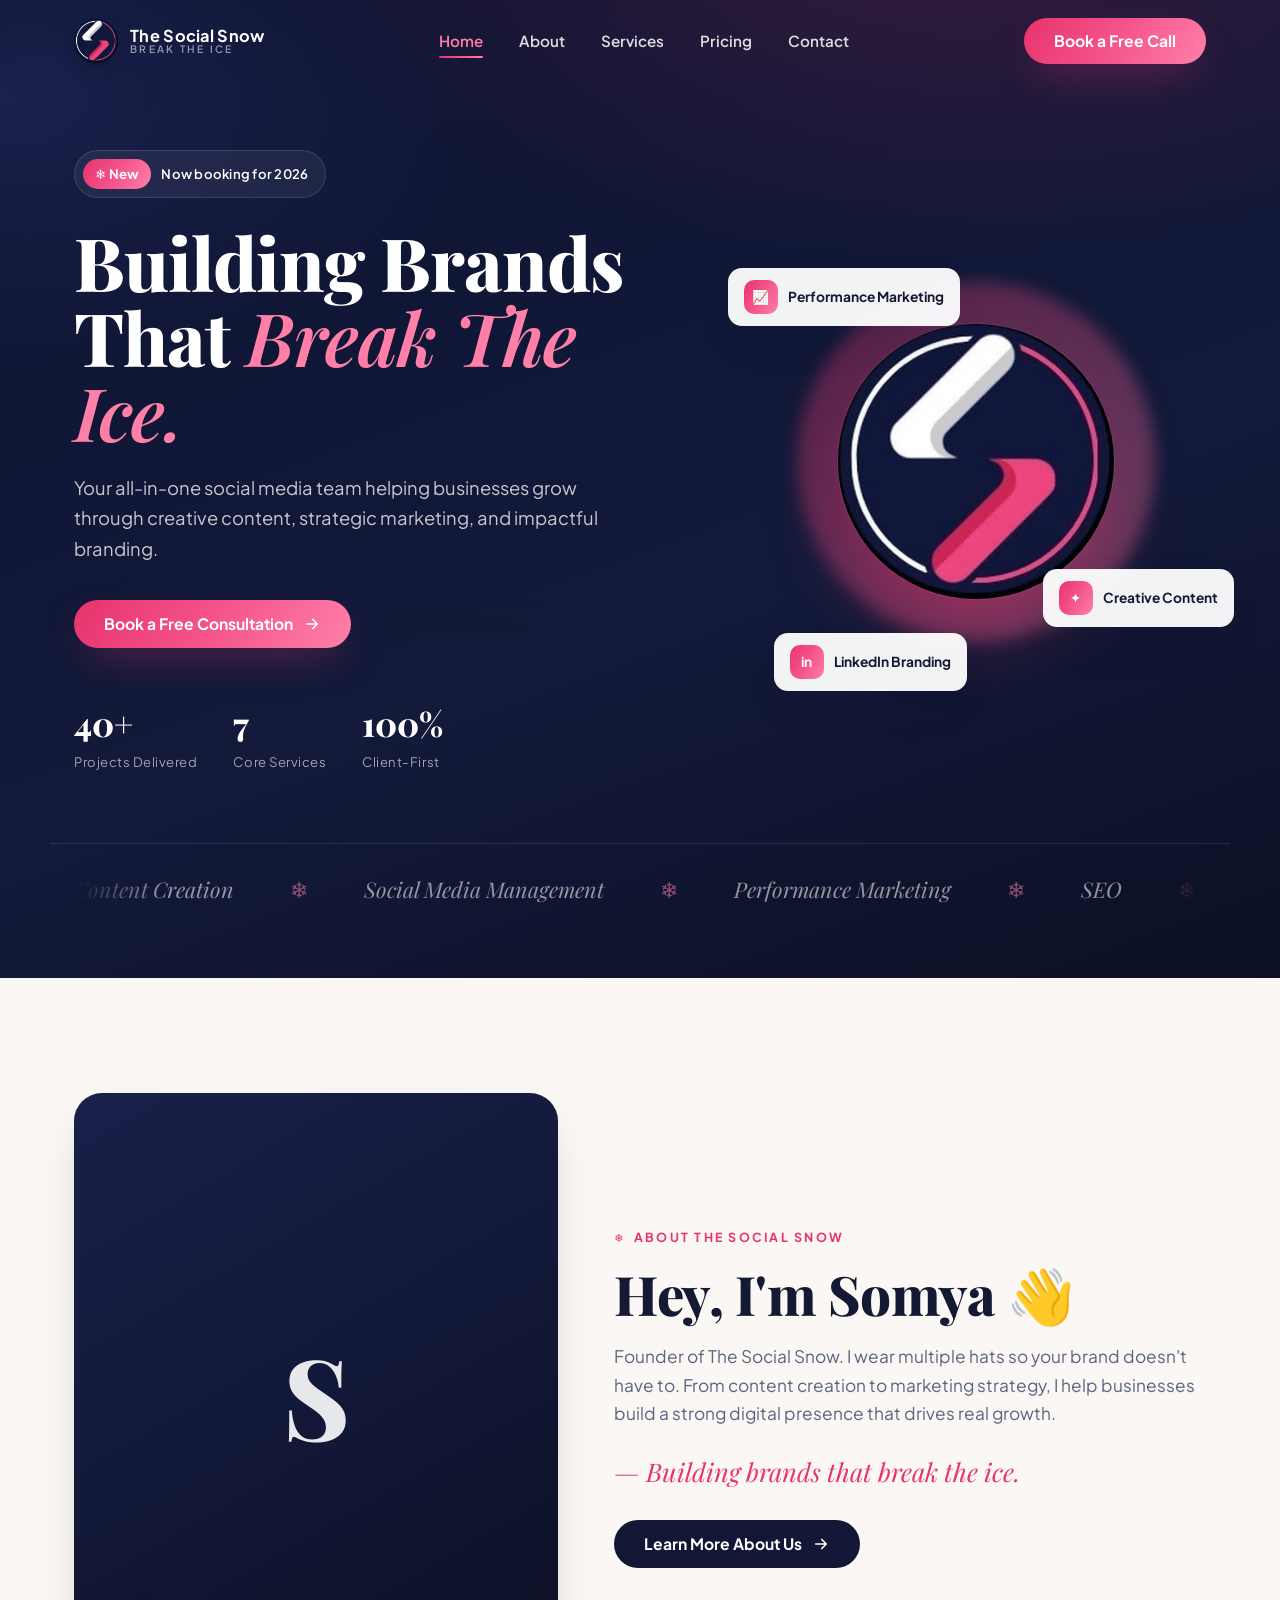
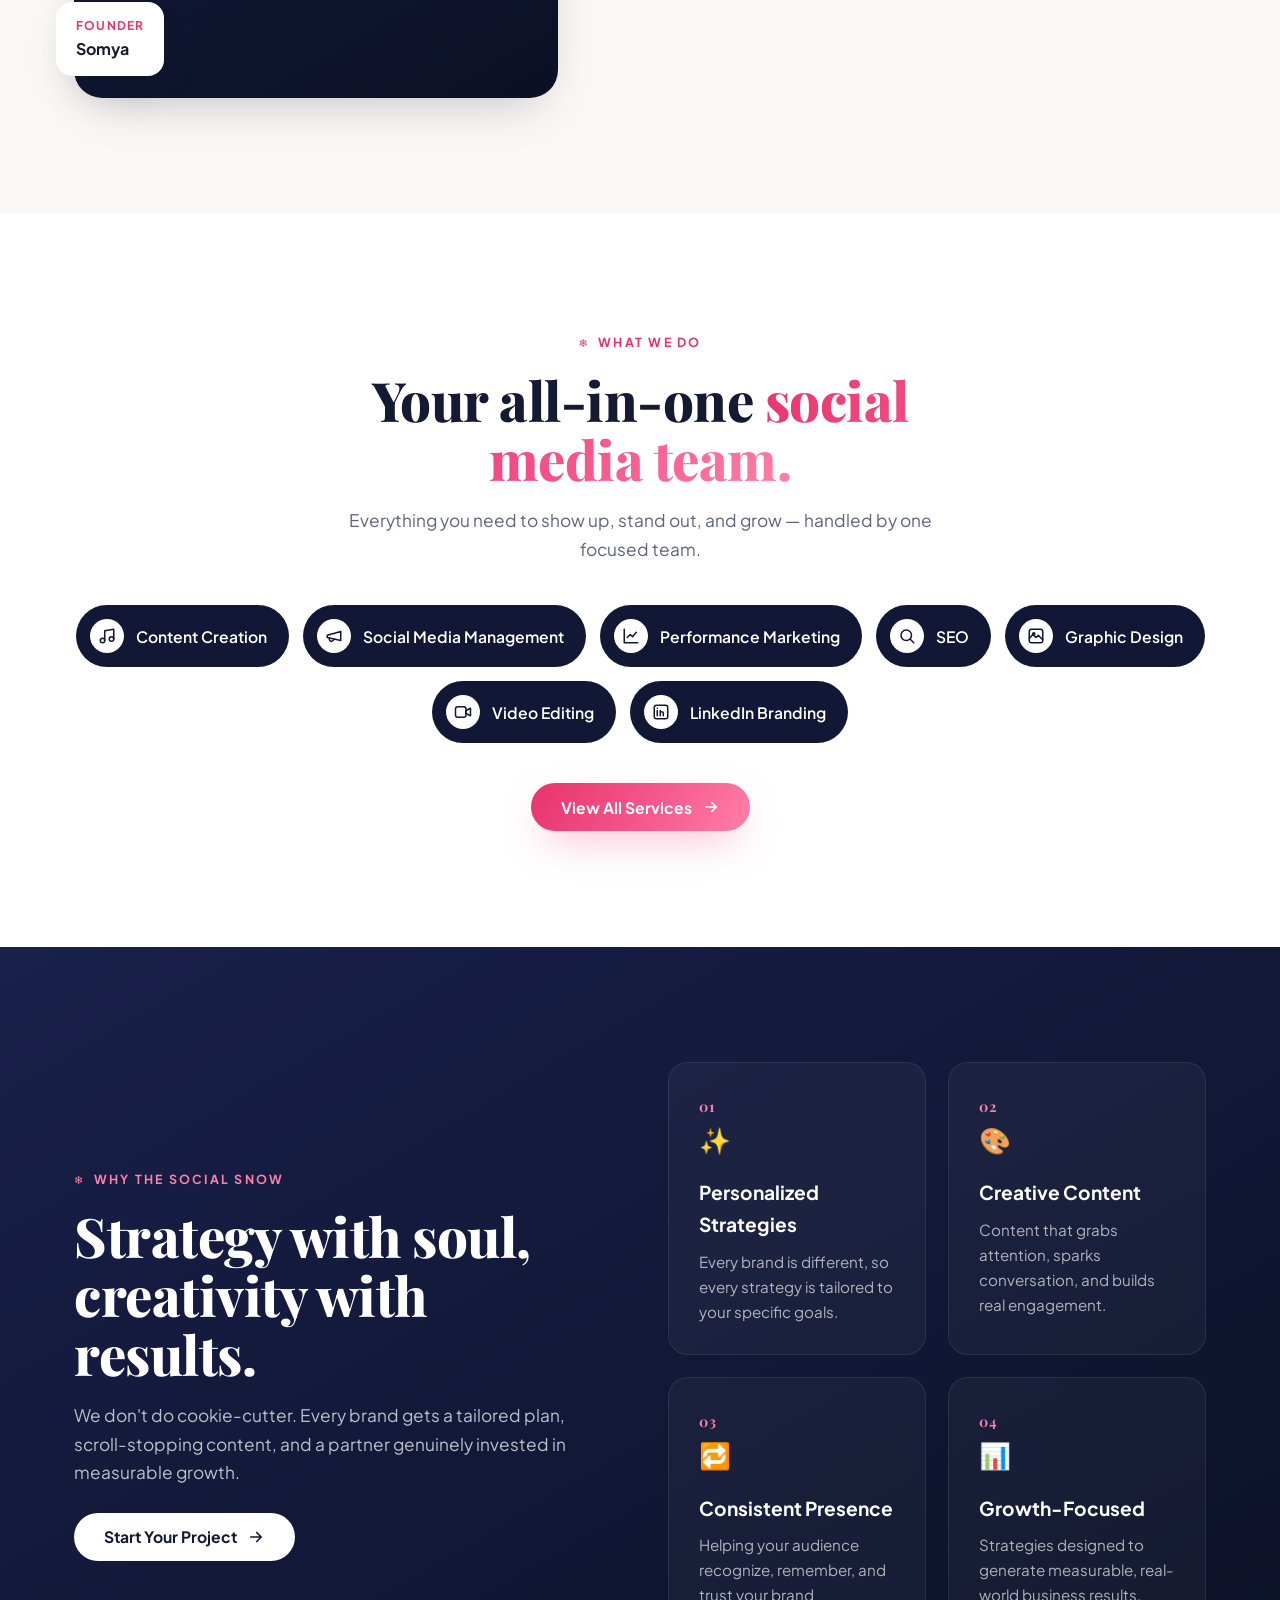
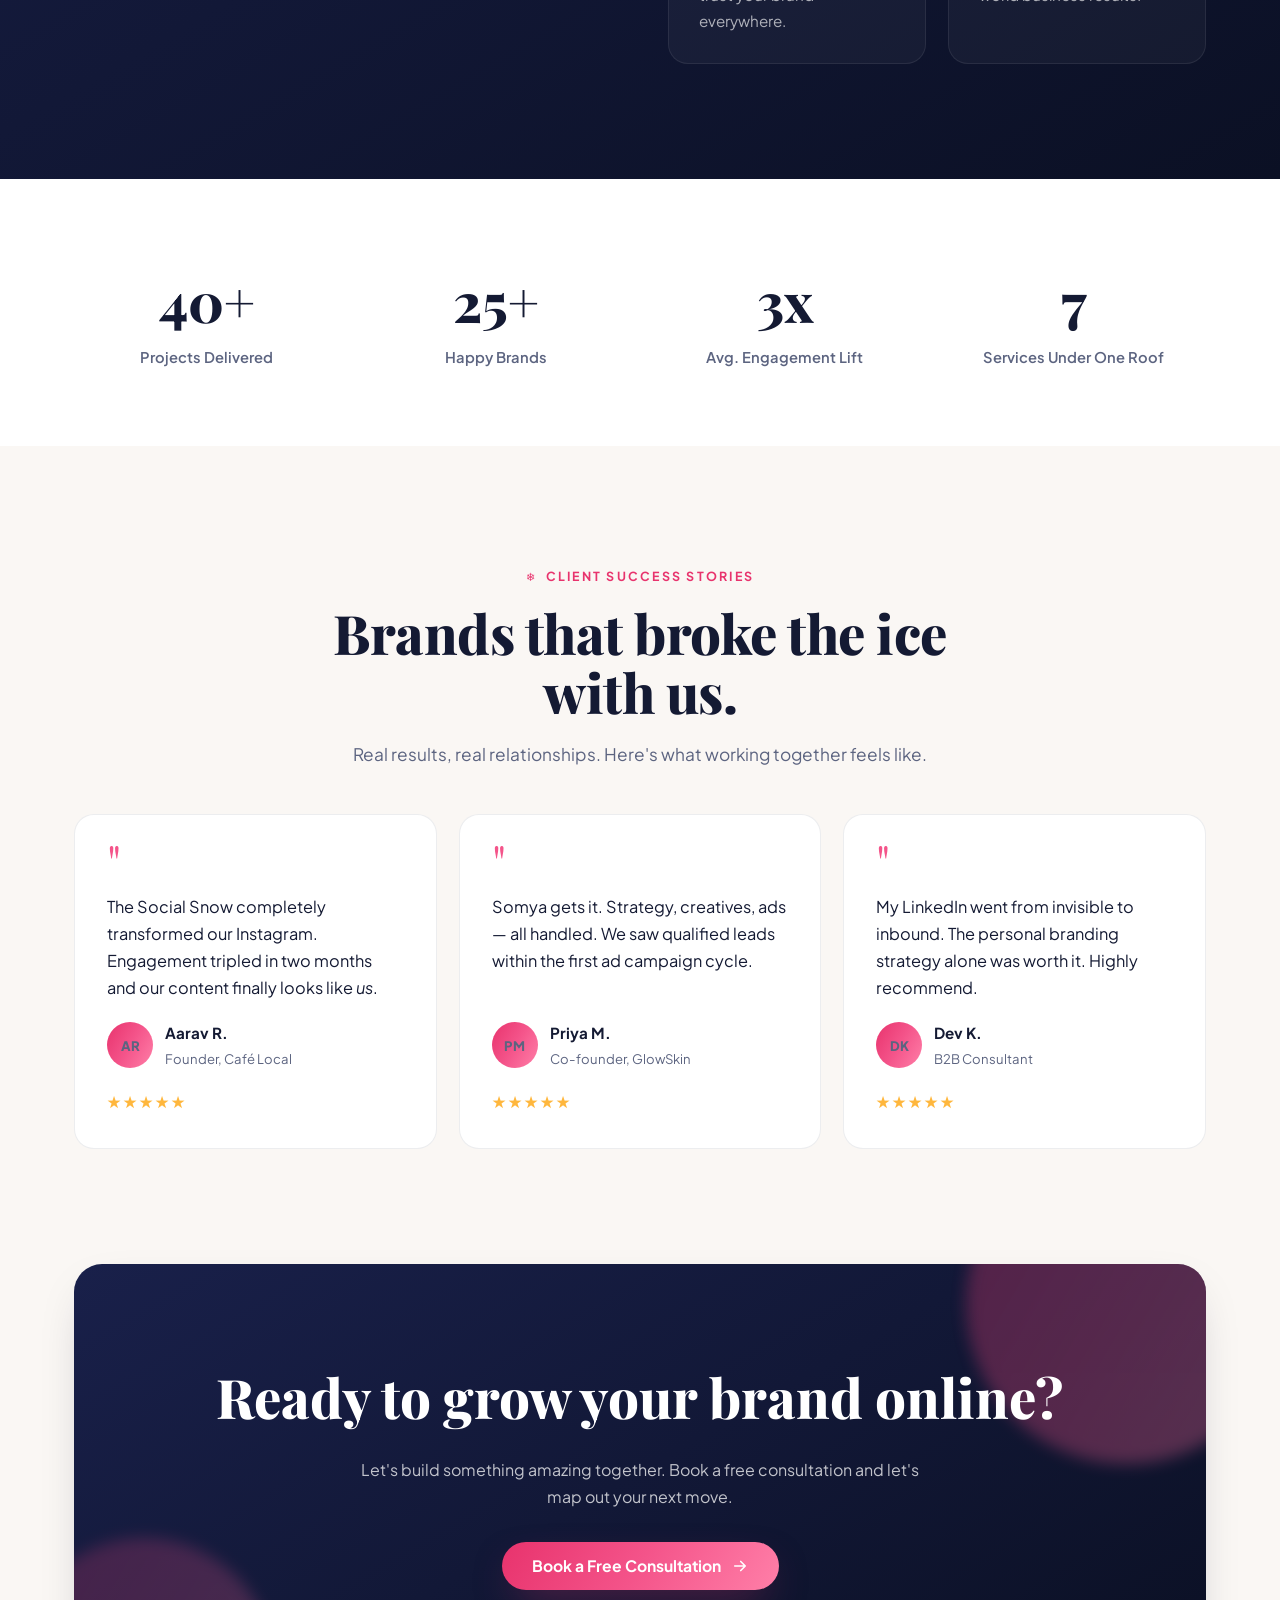
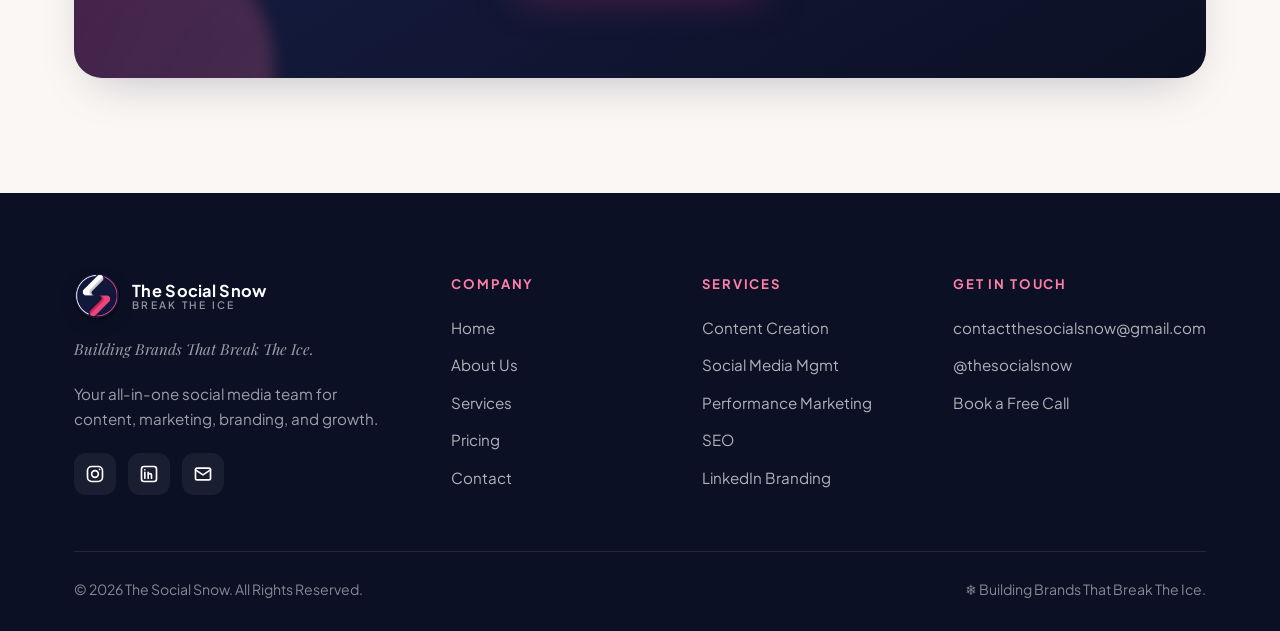
==== index.html @ f4bd72ce "Add initial HTML structure and CSS for The Social Snow website" ====
<!DOCTYPE html>
<html lang="en">
<head>
  <meta charset="UTF-8" />
  <meta name="viewport" content="width=device-width, initial-scale=1.0" />
  <title>The Social Snow — Building Brands That Break The Ice</title>
  <meta name="description" content="The Social Snow is your all-in-one social media team helping businesses grow through creative content, strategic marketing, and impactful branding. Book a free consultation today." />
  <link rel="icon" href="assets/images/logo.jpg" />
  <link rel="preconnect" href="https://fonts.googleapis.com" />
  <link rel="preconnect" href="https://fonts.gstatic.com" crossorigin />
  <link href="https://fonts.googleapis.com/css2?family=Playfair+Display:ital,wght@0,500;0,700;0,800;0,900;1,500;1,600&family=Plus+Jakarta+Sans:wght@400;500;600;700;800&display=swap" rel="stylesheet" />
  <link rel="stylesheet" href="assets/css/style.css" />
</head>
<body>
  <div class="scroll-progress"></div>

  <!-- ===== NAV ===== -->
  <header class="nav">
    <div class="container nav__inner">
      <a href="index.html" class="brand">
        <img src="assets/images/logo.jpg" alt="The Social Snow logo" />
        <span class="brand__name"><b>The Social Snow</b><span>Break The Ice</span></span>
      </a>
      <nav class="nav-links" id="navLinks">
        <a href="index.html" class="active">Home</a>
        <a href="about.html">About</a>
        <a href="services.html">Services</a>
        <a href="plans.html">Pricing</a>
        <a href="contact.html">Contact</a>
        <a href="contact.html" class="btn btn-primary">Book a Call</a>
      </nav>
      <div class="nav__cta">
        <a href="contact.html" class="btn btn-primary">Book a Free Call</a>
        <button class="nav-toggle" id="navToggle" aria-label="Menu"><span></span></button>
      </div>
    </div>
  </header>

  <!-- ===== HERO ===== -->
  <section class="hero">
    <div class="container hero__grid">
      <div class="hero__copy">
        <span class="hero__badge reveal in"><b>❄ New</b> Now booking for 2026</span>
        <h1 class="reveal in" data-delay="1">Building Brands That <em>Break The Ice.</em></h1>
        <p class="hero__sub reveal in" data-delay="2">
          Your all-in-one social media team helping businesses grow through creative content,
          strategic marketing, and impactful branding.
        </p>
        <div class="hero__cta reveal in" data-delay="3">
          <a href="contact.html" class="btn btn-primary">
            Book a Free Consultation
            <svg viewBox="0 0 24 24" fill="none" stroke="currentColor" stroke-width="2.2"><path d="M5 12h14M13 6l6 6-6 6" stroke-linecap="round" stroke-linejoin="round"/></svg>
          </a>
          <a href="services.html" class="btn btn-ghost">Explore Services</a>
        </div>
        <div class="hero__stats reveal in" data-delay="4">
          <div><div class="num"><span data-count="40" data-suffix="+">40+</span></div><div class="lbl">Projects Delivered</div></div>
          <div><div class="num"><span data-count="7" data-suffix="">7</span></div><div class="lbl">Core Services</div></div>
          <div><div class="num"><span data-count="100" data-suffix="%">100%</span></div><div class="lbl">Client-First</div></div>
        </div>
      </div>

      <div class="hero__visual reveal in" data-delay="2">
        <div class="orb"></div>
        <img class="hero-logo" src="assets/images/logo.jpg" alt="The Social Snow" />
        <div class="float-card fc-1"><i>📈</i> Performance Marketing</div>
        <div class="float-card fc-2"><i>✦</i> Creative Content</div>
        <div class="float-card fc-3"><i>in</i> LinkedIn Branding</div>
      </div>
    </div>

    <div class="container hero__marquee">
      <div class="marquee">
        <div class="marquee__track">
          <span>Content Creation</span><span>Social Media Management</span><span>Performance Marketing</span>
          <span>SEO</span><span>Graphic Design</span><span>Video Editing</span><span>LinkedIn Branding</span>
          <span>Content Creation</span><span>Social Media Management</span><span>Performance Marketing</span>
          <span>SEO</span><span>Graphic Design</span><span>Video Editing</span><span>LinkedIn Branding</span>
        </div>
      </div>
    </div>
  </section>

  <!-- ===== ABOUT PREVIEW ===== -->
  <section class="section bg-cream">
    <div class="container founder">
      <div class="founder__photo reveal">
        <div class="deco"></div>
        <div class="frame">
          <span class="initials">S</span>
        </div>
        <div class="tag"><span>Founder</span>Somya</div>
      </div>
      <div class="reveal" data-delay="1">
        <span class="eyebrow">About The Social Snow</span>
        <h2 class="section-title">Hey, I'm Somya <span class="wave">👋</span></h2>
        <p class="section-lead">
          Founder of The Social Snow. I wear multiple hats so your brand doesn't have to.
          From content creation to marketing strategy, I help businesses build a strong digital
          presence that drives real growth.
        </p>
        <p class="signature">— Building brands that break the ice.</p>
        <div style="margin-top:28px">
          <a href="about.html" class="btn btn-dark">
            Learn More About Us
            <svg viewBox="0 0 24 24" fill="none" stroke="currentColor" stroke-width="2.2"><path d="M5 12h14M13 6l6 6-6 6" stroke-linecap="round" stroke-linejoin="round"/></svg>
          </a>
        </div>
      </div>
    </div>
  </section>

  <!-- ===== SERVICES OVERVIEW ===== -->
  <section class="section bg-white">
    <div class="container">
      <div class="text-center reveal" style="max-width:680px;margin-inline:auto">
        <span class="eyebrow">What We Do</span>
        <h2 class="section-title">Your all-in-one <span class="text-grad">social media team.</span></h2>
        <p class="section-lead mx-auto text-center">
          Everything you need to show up, stand out, and grow — handled by one focused team.
        </p>
      </div>
      <div class="chips reveal" data-delay="1" style="justify-content:center;margin-top:42px">
        <span class="chip"><i><svg viewBox="0 0 24 24" fill="none" stroke="currentColor" stroke-width="2"><path d="M9 18V5l12-2v13" stroke-linecap="round" stroke-linejoin="round"/><circle cx="6" cy="18" r="3"/><circle cx="18" cy="16" r="3"/></svg></i>Content Creation</span>
        <span class="chip"><i><svg viewBox="0 0 24 24" fill="none" stroke="currentColor" stroke-width="2"><path d="M3 11l18-5v12L3 14v-3zM11.6 16.8a3 3 0 1 1-5.8-1.6" stroke-linecap="round" stroke-linejoin="round"/></svg></i>Social Media Management</span>
        <span class="chip"><i><svg viewBox="0 0 24 24" fill="none" stroke="currentColor" stroke-width="2"><path d="M3 3v18h18M7 14l4-4 3 3 5-6" stroke-linecap="round" stroke-linejoin="round"/></svg></i>Performance Marketing</span>
        <span class="chip"><i><svg viewBox="0 0 24 24" fill="none" stroke="currentColor" stroke-width="2"><circle cx="11" cy="11" r="7"/><path d="M21 21l-4.3-4.3" stroke-linecap="round"/></svg></i>SEO</span>
        <span class="chip"><i><svg viewBox="0 0 24 24" fill="none" stroke="currentColor" stroke-width="2"><rect x="3" y="3" width="18" height="18" rx="3"/><path d="M3 15l5-5 4 4 3-3 6 6" stroke-linecap="round" stroke-linejoin="round"/><circle cx="9" cy="9" r="1.5"/></svg></i>Graphic Design</span>
        <span class="chip"><i><svg viewBox="0 0 24 24" fill="none" stroke="currentColor" stroke-width="2"><rect x="2" y="5" width="14" height="14" rx="3"/><path d="M16 10l6-3v10l-6-3z" stroke-linejoin="round"/></svg></i>Video Editing</span>
        <span class="chip"><i><svg viewBox="0 0 24 24" fill="none" stroke="currentColor" stroke-width="2"><rect x="3" y="3" width="18" height="18" rx="3"/><path d="M7 10v7M7 7v.01M11 17v-7M11 13c0-2 4-2 4 0v4" stroke-linecap="round" stroke-linejoin="round"/></svg></i>LinkedIn Branding</span>
      </div>
      <div class="text-center reveal" data-delay="2" style="margin-top:40px">
        <a href="services.html" class="btn btn-primary">View All Services
          <svg viewBox="0 0 24 24" fill="none" stroke="currentColor" stroke-width="2.2"><path d="M5 12h14M13 6l6 6-6 6" stroke-linecap="round" stroke-linejoin="round"/></svg>
        </a>
      </div>
    </div>
  </section>

  <!-- ===== WHY CHOOSE ===== -->
  <section class="section bg-navy">
    <div class="container">
      <div class="split">
        <div class="reveal">
          <span class="eyebrow">Why The Social Snow</span>
          <h2 class="section-title">Strategy with soul,<br>creativity with results.</h2>
          <p class="section-lead">
            We don't do cookie-cutter. Every brand gets a tailored plan, scroll-stopping content,
            and a partner genuinely invested in measurable growth.
          </p>
          <a href="contact.html" class="btn btn-light" style="margin-top:26px">Start Your Project
            <svg viewBox="0 0 24 24" fill="none" stroke="currentColor" stroke-width="2.2"><path d="M5 12h14M13 6l6 6-6 6" stroke-linecap="round" stroke-linejoin="round"/></svg>
          </a>
        </div>
        <div class="cards" style="grid-template-columns:1fr 1fr">
          <div class="feature reveal"><span class="idx">01</span><span class="spark">✨</span><h3>Personalized Strategies</h3><p>Every brand is different, so every strategy is tailored to your specific goals.</p></div>
          <div class="feature reveal" data-delay="1"><span class="idx">02</span><span class="spark">🎨</span><h3>Creative Content</h3><p>Content that grabs attention, sparks conversation, and builds real engagement.</p></div>
          <div class="feature reveal" data-delay="2"><span class="idx">03</span><span class="spark">🔁</span><h3>Consistent Presence</h3><p>Helping your audience recognize, remember, and trust your brand everywhere.</p></div>
          <div class="feature reveal" data-delay="3"><span class="idx">04</span><span class="spark">📊</span><h3>Growth-Focused</h3><p>Strategies designed to generate measurable, real-world business results.</p></div>
        </div>
      </div>
    </div>
  </section>

  <!-- ===== STATS ===== -->
  <section class="section--tight bg-white">
    <div class="container">
      <div class="statband">
        <div class="reveal"><div class="num"><span data-count="40" data-suffix="+">40+</span></div><div class="lbl">Projects Delivered</div></div>
        <div class="reveal" data-delay="1"><div class="num"><span data-count="25" data-suffix="+">25+</span></div><div class="lbl">Happy Brands</div></div>
        <div class="reveal" data-delay="2"><div class="num"><span data-count="3" data-suffix="x">3x</span></div><div class="lbl">Avg. Engagement Lift</div></div>
        <div class="reveal" data-delay="3"><div class="num"><span data-count="7" data-suffix="">7</span></div><div class="lbl">Services Under One Roof</div></div>
      </div>
    </div>
  </section>

  <!-- ===== TESTIMONIALS ===== -->
  <section class="section bg-cream">
    <div class="container">
      <div class="text-center reveal" style="max-width:640px;margin-inline:auto">
        <span class="eyebrow">Client Success Stories</span>
        <h2 class="section-title">Brands that broke the ice with us.</h2>
        <p class="section-lead mx-auto text-center">Real results, real relationships. Here's what working together feels like.</p>
      </div>
      <div class="testi-grid reveal" data-delay="1" style="margin-top:46px">
        <div class="testi">
          <span class="quote-mark">"</span>
          <p>The Social Snow completely transformed our Instagram. Engagement tripled in two months and our content finally looks like <em>us</em>.</p>
          <div class="who"><span class="av">AR</span><div><b>Aarav R.</b><span>Founder, Café Local</span></div></div>
          <div class="stars">★★★★★</div>
        </div>
        <div class="testi">
          <span class="quote-mark">"</span>
          <p>Somya gets it. Strategy, creatives, ads — all handled. We saw qualified leads within the first ad campaign cycle.</p>
          <div class="who"><span class="av">PM</span><div><b>Priya M.</b><span>Co-founder, GlowSkin</span></div></div>
          <div class="stars">★★★★★</div>
        </div>
        <div class="testi">
          <span class="quote-mark">"</span>
          <p>My LinkedIn went from invisible to inbound. The personal branding strategy alone was worth it. Highly recommend.</p>
          <div class="who"><span class="av">DK</span><div><b>Dev K.</b><span>B2B Consultant</span></div></div>
          <div class="stars">★★★★★</div>
        </div>
      </div>
    </div>
  </section>

  <!-- ===== CTA ===== -->
  <section class="section bg-cream" style="padding-top:0">
    <div class="container">
      <div class="cta-band reveal">
        <h2>Ready to grow your brand online?</h2>
        <p>Let's build something amazing together. Book a free consultation and let's map out your next move.</p>
        <a href="contact.html" class="btn btn-primary">Book a Free Consultation
          <svg viewBox="0 0 24 24" fill="none" stroke="currentColor" stroke-width="2.2"><path d="M5 12h14M13 6l6 6-6 6" stroke-linecap="round" stroke-linejoin="round"/></svg>
        </a>
      </div>
    </div>
  </section>

  <!-- ===== FOOTER (shared) ===== -->
  <footer class="footer">
    <div class="container">
      <div class="footer__grid">
        <div class="footer__about">
          <a href="index.html" class="brand">
            <img src="assets/images/logo.jpg" alt="The Social Snow logo" style="width:46px;height:46px;border-radius:50%" />
            <span class="brand__name"><b style="color:#fff">The Social Snow</b><span>Break The Ice</span></span>
          </a>
          <p class="footer__tag">Building Brands That Break The Ice.</p>
          <p>Your all-in-one social media team for content, marketing, branding, and growth.</p>
          <div class="socials">
            <a href="https://www.instagram.com/thesocialsnow" target="_blank" rel="noopener" aria-label="Instagram"><svg viewBox="0 0 24 24" fill="none" stroke="currentColor" stroke-width="2"><rect x="3" y="3" width="18" height="18" rx="5"/><circle cx="12" cy="12" r="4"/><circle cx="17.5" cy="6.5" r="1" fill="currentColor" stroke="none"/></svg></a>
            <a href="#" aria-label="LinkedIn"><svg viewBox="0 0 24 24" fill="none" stroke="currentColor" stroke-width="2"><rect x="3" y="3" width="18" height="18" rx="3"/><path d="M7 10v7M7 7v.01M11 17v-7M11 13c0-2 4-2 4 0v4" stroke-linecap="round" stroke-linejoin="round"/></svg></a>
            <a href="mailto:contactthesocialsnow@gmail.com" aria-label="Email"><svg viewBox="0 0 24 24" fill="none" stroke="currentColor" stroke-width="2"><rect x="3" y="5" width="18" height="14" rx="2"/><path d="M3 7l9 6 9-6" stroke-linecap="round" stroke-linejoin="round"/></svg></a>
          </div>
        </div>
        <div>
          <h4>Company</h4>
          <ul>
            <li><a href="index.html">Home</a></li>
            <li><a href="about.html">About Us</a></li>
            <li><a href="services.html">Services</a></li>
            <li><a href="plans.html">Pricing</a></li>
            <li><a href="contact.html">Contact</a></li>
          </ul>
        </div>
        <div>
          <h4>Services</h4>
          <ul>
            <li><a href="services.html">Content Creation</a></li>
            <li><a href="services.html">Social Media Mgmt</a></li>
            <li><a href="services.html">Performance Marketing</a></li>
            <li><a href="services.html">SEO</a></li>
            <li><a href="services.html">LinkedIn Branding</a></li>
          </ul>
        </div>
        <div>
          <h4>Get In Touch</h4>
          <ul>
            <li><a href="mailto:contactthesocialsnow@gmail.com">contactthesocialsnow@gmail.com</a></li>
            <li><a href="https://www.instagram.com/thesocialsnow" target="_blank" rel="noopener">@thesocialsnow</a></li>
            <li><a href="contact.html">Book a Free Call</a></li>
          </ul>
        </div>
      </div>
      <div class="footer__bottom">
        <span>© <span data-year>2026</span> The Social Snow. All Rights Reserved.</span>
        <span>❄️ Building Brands That Break The Ice.</span>
      </div>
    </div>
  </footer>

  <button class="to-top" aria-label="Back to top">
    <svg viewBox="0 0 24 24" width="20" height="20" fill="none" stroke="currentColor" stroke-width="2.4"><path d="M12 19V5M6 11l6-6 6 6" stroke-linecap="round" stroke-linejoin="round"/></svg>
  </button>

  <script src="assets/js/script.js"></script>
</body>
</html>
---- assets/css/style.css ----
/* ============================================================
   THE SOCIAL SNOW — Design System
   Building Brands That Break The Ice.
   ============================================================ */

/* ---------- Tokens ---------- */
:root {
  --navy-900: #0b1024;
  --navy-800: #111735;
  --navy-700: #19204a;
  --navy-600: #232c63;
  --pink-600: #d61f63;
  --pink-500: #e8336d;
  --pink-400: #f4548a;
  --pink-300: #ff7fa8;
  --cream: #faf7f4;
  --white: #ffffff;
  --ink: #141a33;
  --muted: #5c6480;
  --muted-light: #8a90a6;
  --line: rgba(20, 26, 51, 0.08);

  --grad-brand: linear-gradient(120deg, #e8336d 0%, #f4548a 50%, #ff7fa8 100%);
  --grad-navy: linear-gradient(150deg, #19204a 0%, #0b1024 100%);
  --grad-hero: radial-gradient(1200px 600px at 75% -10%, rgba(232, 51, 109, 0.18), transparent 60%),
               radial-gradient(900px 500px at 0% 10%, rgba(35, 44, 99, 0.55), transparent 55%),
               linear-gradient(160deg, #0d1330 0%, #131a3a 60%, #0b1024 100%);

  --font-display: "Playfair Display", Georgia, serif;
  --font-body: "Plus Jakarta Sans", "Segoe UI", system-ui, sans-serif;

  --radius-sm: 12px;
  --radius: 20px;
  --radius-lg: 28px;
  --radius-pill: 999px;
  --shadow-sm: 0 4px 16px rgba(15, 19, 48, 0.06);
  --shadow: 0 18px 50px -20px rgba(15, 19, 48, 0.28);
  --shadow-pink: 0 16px 40px -14px rgba(232, 51, 109, 0.5);
  --container: 1180px;
  --ease: cubic-bezier(0.22, 1, 0.36, 1);
}

/* ---------- Reset ---------- */
*, *::before, *::after { box-sizing: border-box; }
* { margin: 0; padding: 0; }
html { scroll-behavior: smooth; -webkit-text-size-adjust: 100%; }
body {
  font-family: var(--font-body);
  color: var(--ink);
  background: var(--cream);
  line-height: 1.65;
  font-size: 16px;
  overflow-x: hidden;
  -webkit-font-smoothing: antialiased;
}
img { max-width: 100%; display: block; }
a { color: inherit; text-decoration: none; }
ul { list-style: none; }
button { font-family: inherit; cursor: pointer; border: none; background: none; }
input, textarea, select { font-family: inherit; font-size: 1rem; }
::selection { background: var(--pink-400); color: #fff; }

/* ---------- Layout helpers ---------- */
.container { width: 100%; max-width: var(--container); margin-inline: auto; padding-inline: 24px; }
.section { padding: clamp(64px, 9vw, 130px) 0; position: relative; }
.section--tight { padding: clamp(48px, 6vw, 80px) 0; }
.bg-navy { background: var(--grad-navy); color: var(--white); }
.bg-cream { background: var(--cream); }
.bg-white { background: var(--white); }

.eyebrow {
  display: inline-flex; align-items: center; gap: 8px;
  font-size: 0.78rem; font-weight: 700; letter-spacing: 0.18em;
  text-transform: uppercase; color: var(--pink-500);
  margin-bottom: 18px;
}
.eyebrow::before { content: "\2744"; font-size: 0.9em; }
.bg-navy .eyebrow { color: var(--pink-300); }

.section-title {
  font-family: var(--font-display);
  font-weight: 800;
  line-height: 1.08;
  letter-spacing: -0.5px;
  font-size: clamp(2rem, 4.5vw, 3.4rem);
}
.section-lead {
  color: var(--muted);
  max-width: 620px;
  margin-top: 18px;
  font-size: 1.08rem;
}
.bg-navy .section-lead { color: rgba(255, 255, 255, 0.72); }
.text-center { text-align: center; }
.mx-auto { margin-inline: auto; }
.title-italic { font-style: italic; font-weight: 500; }
.text-pink { color: var(--pink-500); }
.bg-navy .text-pink { color: var(--pink-300); }
.text-grad {
  background: var(--grad-brand);
  -webkit-background-clip: text; background-clip: text; color: transparent;
}

/* ---------- Buttons ---------- */
.btn {
  display: inline-flex; align-items: center; justify-content: center; gap: 10px;
  font-weight: 700; font-size: 0.98rem;
  padding: 15px 30px; border-radius: var(--radius-pill);
  transition: transform .35s var(--ease), box-shadow .35s var(--ease), background .3s, color .3s;
  white-space: nowrap; line-height: 1;
}
.btn svg { width: 18px; height: 18px; transition: transform .35s var(--ease); }
.btn:hover svg { transform: translateX(4px); }
.btn-primary { background: var(--grad-brand); color: #fff; box-shadow: var(--shadow-pink); }
.btn-primary:hover { transform: translateY(-3px); box-shadow: 0 22px 48px -14px rgba(232, 51, 109, 0.62); }
.btn-dark { background: var(--navy-800); color: #fff; }
.btn-dark:hover { transform: translateY(-3px); box-shadow: var(--shadow); }
.btn-ghost {
  background: transparent; color: var(--ink);
  border: 1.5px solid rgba(20, 26, 51, 0.16);
}
.btn-ghost:hover { border-color: var(--pink-500); color: var(--pink-500); transform: translateY(-3px); }
.bg-navy .btn-ghost { color: #fff; border-color: rgba(255,255,255,0.22); }
.bg-navy .btn-ghost:hover { border-color: var(--pink-300); color: var(--pink-300); }
.btn-light { background: #fff; color: var(--navy-800); }
.btn-light:hover { transform: translateY(-3px); box-shadow: 0 18px 40px -16px rgba(0,0,0,0.4); }
.btn-block { width: 100%; }

/* ---------- Navbar ---------- */
.nav {
  position: fixed; inset: 0 0 auto 0; z-index: 100;
  transition: background .4s, box-shadow .4s, padding .4s;
  padding: 18px 0;
}
.nav.scrolled {
  background: rgba(250, 247, 244, 0.82);
  backdrop-filter: saturate(160%) blur(14px);
  -webkit-backdrop-filter: saturate(160%) blur(14px);
  box-shadow: 0 1px 0 var(--line);
  padding: 12px 0;
}
.nav__inner { display: flex; align-items: center; justify-content: space-between; gap: 24px; }
.brand { display: flex; align-items: center; gap: 12px; font-weight: 800; }
.brand img { width: 44px; height: 44px; border-radius: 50%; box-shadow: 0 6px 18px -8px rgba(0,0,0,.5); }
.brand__name { display: flex; flex-direction: column; line-height: 1.05; }
.brand__name b { font-size: 1.02rem; letter-spacing: 0.3px; color: #fff; transition: color .4s; }
.brand__name span { font-size: 0.64rem; letter-spacing: 0.22em; text-transform: uppercase; color: rgba(255,255,255,0.55); font-weight: 600; transition: color .4s; }
.nav.scrolled .brand__name b { color: var(--ink); }
.nav.scrolled .brand__name span { color: var(--muted-light); }
.nav-links { display: flex; align-items: center; gap: 4px; }
.nav-links a {
  position: relative; padding: 9px 16px; font-weight: 600; font-size: 0.95rem;
  color: rgba(255,255,255,0.85); border-radius: var(--radius-pill); transition: color .25s;
}
.nav.scrolled .nav-links a { color: var(--ink); }
/* the in-menu CTA button is mobile-only; hide on desktop */
.nav-links > .btn { display: none; }
.nav-links a::after {
  content: ""; position: absolute; left: 16px; right: 16px; bottom: 4px; height: 2px;
  background: var(--grad-brand); border-radius: 2px;
  transform: scaleX(0); transform-origin: left; transition: transform .3s var(--ease);
}
.nav-links a:hover { color: var(--pink-300); }
.nav-links a:hover::after, .nav-links a.active::after { transform: scaleX(1); }
.nav-links a.active { color: var(--pink-300); }
.nav.scrolled .nav-links a:hover, .nav.scrolled .nav-links a.active { color: var(--pink-500); }
.nav__cta { display: flex; align-items: center; gap: 10px; }
.nav-toggle { display: none; position: relative; z-index: 120; width: 44px; height: 44px; border-radius: 12px; align-items: center; justify-content: center; }
.nav-toggle span { width: 22px; height: 2px; background: #fff; position: relative; transition: .3s; }
.nav-toggle span::before, .nav-toggle span::after { content: ""; position: absolute; left: 0; width: 22px; height: 2px; background: #fff; transition: .3s; }
.nav-toggle span::before { top: -7px; } .nav-toggle span::after { top: 7px; }
/* scrolled state: dark bars over the cream navbar */
.nav.scrolled .nav-toggle span,
.nav.scrolled .nav-toggle span::before,
.nav.scrolled .nav-toggle span::after { background: var(--ink); }
/* open state (✕): hide middle bar, dark diagonal bars on the cream drawer.
   Listed after — and made specific enough — to win over the scrolled rules. */
.nav .nav-toggle.open span,
.nav.scrolled .nav-toggle.open span { background: transparent; }
.nav .nav-toggle.open span::before,
.nav .nav-toggle.open span::after,
.nav.scrolled .nav-toggle.open span::before,
.nav.scrolled .nav-toggle.open span::after { background: var(--ink); }
.nav-toggle.open span::before { top: 0; transform: rotate(45deg); }
.nav-toggle.open span::after { top: 0; transform: rotate(-45deg); }

/* ---------- Hero ---------- */
.hero {
  position: relative; min-height: 100svh; display: flex;
  flex-direction: column; justify-content: center;
  background: var(--grad-hero); color: #fff; overflow: hidden;
  padding: 150px 0 70px;
}
.hero > .container { width: 100%; }
.hero__grid { display: grid; grid-template-columns: 1.15fr 0.85fr; gap: 50px; align-items: center; }
.hero__badge {
  display: inline-flex; align-items: center; gap: 10px;
  padding: 8px 16px 8px 8px; border-radius: var(--radius-pill);
  background: rgba(255,255,255,0.06); border: 1px solid rgba(255,255,255,0.12);
  font-size: 0.82rem; font-weight: 600; letter-spacing: 0.02em; margin-bottom: 26px;
}
.hero__badge b { background: var(--grad-brand); padding: 4px 12px; border-radius: var(--radius-pill); font-weight: 700; }
.hero h1 {
  font-family: var(--font-display); font-weight: 800;
  font-size: clamp(2.7rem, 6vw, 4.6rem); line-height: 1.02; letter-spacing: -1px;
}
.hero h1 em { font-style: italic; color: var(--pink-300); font-weight: 600; }
.hero__sub { margin-top: 24px; font-size: 1.15rem; color: rgba(255,255,255,0.76); max-width: 540px; }
.hero__cta { display: flex; flex-wrap: wrap; gap: 14px; margin-top: 36px; }
.hero__stats { display: flex; gap: 36px; margin-top: 48px; flex-wrap: wrap; }
.hero__stats .num { font-family: var(--font-display); font-size: 2.1rem; font-weight: 800; }
.hero__stats .lbl { font-size: 0.82rem; color: rgba(255,255,255,0.6); letter-spacing: 0.04em; }

.hero__visual { position: relative; aspect-ratio: 1; display: grid; place-items: center; }
.orb {
  position: absolute; width: 78%; aspect-ratio: 1; border-radius: 50%;
  background: var(--grad-brand); filter: blur(8px); opacity: 0.32;
  animation: float 7s ease-in-out infinite;
}
.hero-logo {
  width: 60%; border-radius: 50%; position: relative; z-index: 2;
  box-shadow: 0 40px 90px -30px rgba(232,51,109,0.7), 0 0 0 1px rgba(255,255,255,0.06);
  animation: float 6s ease-in-out infinite;
}
.float-card {
  position: absolute; z-index: 3; background: rgba(255,255,255,0.95); color: var(--ink);
  padding: 12px 16px; border-radius: 14px; box-shadow: var(--shadow);
  display: flex; align-items: center; gap: 10px; font-weight: 700; font-size: 0.86rem;
  backdrop-filter: blur(6px);
}
.float-card i { width: 34px; height: 34px; border-radius: 10px; display: grid; place-items: center; background: var(--grad-brand); color: #fff; font-style: normal; }
.float-card.fc-1 { top: 8%; left: -4%; animation: float 5s ease-in-out infinite; }
.float-card.fc-2 { bottom: 14%; right: -6%; animation: float 6.5s ease-in-out infinite 0.5s; }
.float-card.fc-3 { bottom: 0%; left: 6%; animation: float 5.8s ease-in-out infinite 0.3s; }

@keyframes float { 0%,100% { transform: translateY(0); } 50% { transform: translateY(-16px); } }

.hero__marquee { margin-top: 70px; border-top: 1px solid rgba(255,255,255,0.1); padding-top: 28px; }

/* ---------- Marquee ---------- */
.marquee { overflow: hidden; -webkit-mask: linear-gradient(90deg, transparent, #000 8%, #000 92%, transparent); mask: linear-gradient(90deg, transparent, #000 8%, #000 92%, transparent); }
.marquee__track { display: flex; gap: 56px; width: max-content; animation: scroll-x 26s linear infinite; }
.marquee:hover .marquee__track { animation-play-state: paused; }
.marquee__track span { font-family: var(--font-display); font-style: italic; font-size: 1.35rem; opacity: 0.55; white-space: nowrap; display: inline-flex; align-items: center; gap: 56px; }
.marquee__track span::after { content: "\2744"; font-style: normal; color: var(--pink-300); }
@keyframes scroll-x { to { transform: translateX(-50%); } }

/* ---------- About preview ---------- */
.founder { display: grid; grid-template-columns: 0.9fr 1.1fr; gap: 56px; align-items: center; }
.founder__photo { position: relative; }
.founder__photo .frame {
  aspect-ratio: 4/5; border-radius: var(--radius-lg); overflow: hidden; position: relative;
  background: var(--grad-navy); box-shadow: var(--shadow);
  display: grid; place-items: center;
}
.founder__photo .frame .initials { font-family: var(--font-display); font-size: 7rem; color: #fff; font-weight: 800; opacity: 0.9; }
.founder__photo .tag {
  position: absolute; bottom: 22px; left: -18px; background: #fff; padding: 14px 20px;
  border-radius: 16px; box-shadow: var(--shadow); font-weight: 700;
}
.founder__photo .tag span { display: block; font-size: 0.75rem; color: var(--pink-500); font-weight: 700; letter-spacing: 0.1em; text-transform: uppercase; }
.founder__photo .deco { position: absolute; inset: -18px auto auto -18px; width: 90px; height: 90px; border-radius: 20px; background: var(--grad-brand); z-index: -1; opacity: .8; }
.wave { display: inline-block; animation: wave 2.4s ease-in-out infinite; transform-origin: 70% 70%; }
@keyframes wave { 0%,60%,100%{transform:rotate(0)} 10%{transform:rotate(14deg)} 20%{transform:rotate(-8deg)} 30%{transform:rotate(14deg)} 40%{transform:rotate(-4deg)} 50%{transform:rotate(10deg)} }
.signature { font-family: var(--font-display); font-style: italic; font-size: 1.6rem; margin-top: 22px; color: var(--pink-500); }

/* ---------- Services grid ---------- */
.cards { display: grid; grid-template-columns: repeat(auto-fit, minmax(270px, 1fr)); gap: 22px; }
.card {
  background: #fff; border: 1px solid var(--line); border-radius: var(--radius);
  padding: 30px; transition: transform .4s var(--ease), box-shadow .4s var(--ease), border-color .3s;
  position: relative; overflow: hidden;
}
.card::before { content: ""; position: absolute; inset: 0 0 auto 0; height: 3px; background: var(--grad-brand); transform: scaleX(0); transform-origin: left; transition: transform .4s var(--ease); }
.card:hover { transform: translateY(-8px); box-shadow: var(--shadow); border-color: transparent; }
.card:hover::before { transform: scaleX(1); }
.card__icon {
  width: 56px; height: 56px; border-radius: 16px; display: grid; place-items: center;
  background: linear-gradient(135deg, rgba(232,51,109,0.12), rgba(244,84,138,0.06));
  color: var(--pink-500); margin-bottom: 20px; transition: .4s var(--ease);
}
.card:hover .card__icon { background: var(--grad-brand); color: #fff; transform: rotate(-6deg) scale(1.05); }
.card__icon svg { width: 28px; height: 28px; }
.card h3 { font-size: 1.2rem; font-weight: 800; margin-bottom: 10px; }
.card p { color: var(--muted); font-size: 0.95rem; }
.card__list { margin-top: 16px; display: flex; flex-direction: column; gap: 8px; }
.card__list li { display: flex; gap: 10px; font-size: 0.9rem; color: var(--muted); align-items: flex-start; }
.card__list li::before { content: ""; flex: none; width: 8px; height: 8px; margin-top: 7px; border-radius: 50%; background: var(--grad-brand); }
.card__link { margin-top: 18px; display: inline-flex; align-items: center; gap: 8px; font-weight: 700; font-size: 0.9rem; color: var(--pink-500); }
.card__link svg { width: 16px; height: 16px; transition: transform .3s var(--ease); }
.card:hover .card__link svg { transform: translateX(4px); }

/* Services chips (overview) */
.chips { display: flex; flex-wrap: wrap; gap: 14px; }
.chip {
  display: inline-flex; align-items: center; gap: 12px;
  background: var(--navy-800); color: #fff; padding: 14px 22px 14px 14px;
  border-radius: var(--radius-pill); font-weight: 600; font-size: 0.98rem;
  transition: transform .35s var(--ease), background .3s; cursor: default;
}
.chip i { width: 34px; height: 34px; border-radius: 50%; background: #fff; color: var(--navy-800); display: grid; place-items: center; font-style: normal; }
.chip i svg { width: 18px; height: 18px; }
.chip:hover { transform: translateY(-4px) scale(1.02); background: var(--pink-500); }

/* ---------- Why choose / feature cards ---------- */
.feature {
  padding: 30px; border-radius: var(--radius); background: rgba(255,255,255,0.04);
  border: 1px solid rgba(255,255,255,0.08); transition: .4s var(--ease);
}
.feature:hover { background: rgba(255,255,255,0.07); transform: translateY(-6px); }
.feature .spark { font-size: 1.6rem; display: block; margin-bottom: 16px; }
.feature h3 { font-size: 1.2rem; margin-bottom: 8px; }
.feature p { color: rgba(255,255,255,0.66); font-size: 0.95rem; }
.feature .idx { font-family: var(--font-display); font-size: 0.9rem; color: var(--pink-300); font-weight: 700; letter-spacing: .1em; }

/* ---------- Stats band ---------- */
.statband { display: grid; grid-template-columns: repeat(4, 1fr); gap: 24px; text-align: center; }
.statband .num { font-family: var(--font-display); font-size: clamp(2.2rem, 5vw, 3.4rem); font-weight: 800; }
.statband .lbl { color: var(--muted); font-weight: 600; font-size: 0.92rem; }
.bg-navy .statband .lbl { color: rgba(255,255,255,0.65); }

/* ---------- Testimonials ---------- */
.testi-grid { display: grid; grid-template-columns: repeat(auto-fit, minmax(300px, 1fr)); gap: 22px; }
.testi {
  background: #fff; border-radius: var(--radius); padding: 32px; border: 1px solid var(--line);
  display: flex; flex-direction: column; gap: 18px; transition: .4s var(--ease);
}
.testi:hover { transform: translateY(-6px); box-shadow: var(--shadow); }
.testi .stars { color: #ffb73d; letter-spacing: 2px; }
.testi p { font-size: 1.02rem; color: var(--ink); }
.testi .who { display: flex; align-items: center; gap: 12px; margin-top: auto; }
.testi .av { width: 46px; height: 46px; border-radius: 50%; background: var(--grad-brand); color: #fff; display: grid; place-items: center; font-weight: 800; }
.testi .who b { display: block; font-size: 0.95rem; }
.testi .who span { font-size: 0.82rem; color: var(--muted); }
.quote-mark { font-family: var(--font-display); font-size: 3rem; line-height: 0.6; color: var(--pink-400); }

/* ---------- Pricing ---------- */
.price-grid { display: grid; grid-template-columns: repeat(3, 1fr); gap: 24px; align-items: stretch; }
.plan {
  background: #fff; border: 1px solid var(--line); border-radius: var(--radius-lg);
  padding: 36px 30px; display: flex; flex-direction: column; position: relative;
  transition: transform .4s var(--ease), box-shadow .4s var(--ease);
}
.plan:hover { transform: translateY(-8px); box-shadow: var(--shadow); }
.plan--featured { background: var(--grad-navy); color: #fff; border: none; box-shadow: var(--shadow); }
.plan__badge { position: absolute; top: -14px; left: 50%; transform: translateX(-50%); background: var(--grad-brand); color: #fff; padding: 7px 18px; border-radius: var(--radius-pill); font-size: 0.74rem; font-weight: 800; letter-spacing: 0.1em; text-transform: uppercase; box-shadow: var(--shadow-pink); white-space: nowrap; }
.plan h3 { font-size: 1.3rem; font-weight: 800; }
.plan .desc { color: var(--muted); font-size: 0.92rem; margin-top: 6px; min-height: 42px; }
.plan--featured .desc { color: rgba(255,255,255,0.7); }
.plan .price { font-family: var(--font-display); font-size: 2.6rem; font-weight: 800; margin: 18px 0 4px; }
.plan .price small { font-family: var(--font-body); font-size: 0.9rem; color: var(--muted); font-weight: 600; }
.plan--featured .price small { color: rgba(255,255,255,0.6); }
.plan .feat { display: flex; flex-direction: column; gap: 13px; margin: 24px 0 28px; border-top: 1px solid var(--line); padding-top: 24px; }
.plan--featured .feat { border-color: rgba(255,255,255,0.14); }
.plan .feat li { display: flex; gap: 12px; align-items: flex-start; font-size: 0.94rem; }
.plan .feat li svg { flex: none; width: 20px; height: 20px; color: var(--pink-500); margin-top: 1px; }
.plan--featured .feat li svg { color: var(--pink-300); }
.plan .btn { margin-top: auto; }

.custom-quote {
  margin-top: 36px; background: var(--grad-brand); color: #fff; border-radius: var(--radius-lg);
  padding: 44px; display: flex; align-items: center; justify-content: space-between; gap: 30px; flex-wrap: wrap;
  box-shadow: var(--shadow-pink); position: relative; overflow: hidden;
}
.custom-quote h3 { font-family: var(--font-display); font-size: clamp(1.5rem, 3vw, 2.1rem); }
.custom-quote p { color: rgba(255,255,255,0.85); margin-top: 6px; max-width: 540px; }

/* ---------- Process / timeline ---------- */
.steps { display: grid; grid-template-columns: repeat(4, 1fr); gap: 22px; }
.step { position: relative; padding-top: 22px; }
.step__n { font-family: var(--font-display); font-size: 1rem; font-weight: 800; width: 44px; height: 44px; border-radius: 50%; display: grid; place-items: center; background: var(--grad-brand); color: #fff; margin-bottom: 18px; }
.step h3 { font-size: 1.12rem; margin-bottom: 8px; }
.step p { color: var(--muted); font-size: 0.92rem; }
.bg-navy .step p { color: rgba(255,255,255,0.65); }

/* ---------- CTA band ---------- */
.cta-band {
  position: relative; overflow: hidden; border-radius: var(--radius-lg);
  background: var(--grad-navy); color: #fff; padding: clamp(48px, 7vw, 88px);
  text-align: center; box-shadow: var(--shadow);
}
.cta-band::before, .cta-band::after { content: ""; position: absolute; border-radius: 50%; filter: blur(8px); opacity: 0.3; background: var(--grad-brand); }
.cta-band::before { width: 320px; height: 320px; top: -120px; right: -80px; }
.cta-band::after { width: 260px; height: 260px; bottom: -120px; left: -60px; opacity: 0.22; }
.cta-band h2 { font-family: var(--font-display); font-size: clamp(2rem, 5vw, 3.4rem); font-weight: 800; position: relative; }
.cta-band p { color: rgba(255,255,255,0.74); margin: 16px auto 32px; max-width: 560px; position: relative; }
.cta-band .btn { position: relative; }

/* ---------- Contact ---------- */
.contact-grid { display: grid; grid-template-columns: 1fr 1fr; gap: 48px; align-items: start; }
.contact-info { display: flex; flex-direction: column; gap: 16px; }
.contact-card { display: flex; gap: 16px; align-items: center; padding: 20px; background: #fff; border: 1px solid var(--line); border-radius: var(--radius); transition: .35s var(--ease); }
.contact-card:hover { transform: translateX(6px); box-shadow: var(--shadow-sm); border-color: transparent; }
.contact-card .ic { flex: none; width: 50px; height: 50px; border-radius: 14px; background: linear-gradient(135deg, rgba(232,51,109,0.12), rgba(244,84,138,0.05)); color: var(--pink-500); display: grid; place-items: center; }
.contact-card .ic svg { width: 24px; height: 24px; }
.contact-card b { display: block; font-size: 0.78rem; text-transform: uppercase; letter-spacing: 0.1em; color: var(--muted-light); }
.contact-card span { font-weight: 700; }

.form-card { background: #fff; border: 1px solid var(--line); border-radius: var(--radius-lg); padding: clamp(28px, 4vw, 44px); box-shadow: var(--shadow-sm); }
.field { margin-bottom: 18px; }
.field label { display: block; font-weight: 600; font-size: 0.88rem; margin-bottom: 8px; }
.field input, .field select, .field textarea {
  width: 100%; padding: 14px 16px; border: 1.5px solid var(--line); border-radius: 12px;
  background: var(--cream); color: var(--ink); transition: border-color .25s, box-shadow .25s, background .25s;
}
.field input:focus, .field select:focus, .field textarea:focus {
  outline: none; border-color: var(--pink-500); background: #fff;
  box-shadow: 0 0 0 4px rgba(232, 51, 109, 0.1);
}
.field textarea { min-height: 130px; resize: vertical; }
.field-row { display: grid; grid-template-columns: 1fr 1fr; gap: 16px; }
.form-note { font-size: 0.82rem; color: var(--muted); margin-top: 12px; text-align: center; }
.form-success { display: none; padding: 16px; border-radius: 12px; background: rgba(46, 196, 132, 0.12); color: #1c8a5b; font-weight: 600; text-align: center; margin-bottom: 18px; }
.form-success.show { display: block; }

/* ---------- Page hero (inner pages) ---------- */
.page-hero { background: var(--grad-hero); color: #fff; padding: 160px 0 90px; text-align: center; position: relative; overflow: hidden; }
.page-hero h1 { font-family: var(--font-display); font-weight: 800; font-size: clamp(2.4rem, 6vw, 4rem); line-height: 1.05; }
.page-hero p { color: rgba(255,255,255,0.74); max-width: 600px; margin: 18px auto 0; font-size: 1.1rem; }
.crumbs { display: inline-flex; gap: 8px; align-items: center; font-size: 0.85rem; color: rgba(255,255,255,0.6); margin-bottom: 22px; }
.crumbs a:hover { color: var(--pink-300); }

/* ---------- Values / mission ---------- */
.mv-grid { display: grid; grid-template-columns: 1fr 1fr; gap: 24px; }
.mv {
  padding: 40px; border-radius: var(--radius-lg); background: #fff; border: 1px solid var(--line);
  position: relative; overflow: hidden; transition: .4s var(--ease);
}
.mv:hover { transform: translateY(-6px); box-shadow: var(--shadow); }
.mv__ic { width: 60px; height: 60px; border-radius: 18px; background: var(--grad-brand); color: #fff; display: grid; place-items: center; margin-bottom: 22px; }
.mv__ic svg { width: 30px; height: 30px; }
.mv h3 { font-family: var(--font-display); font-size: 1.6rem; margin-bottom: 12px; }
.mv p { color: var(--muted); }
.values-list { display: flex; flex-wrap: wrap; gap: 14px; justify-content: center; }
.value-pill { padding: 14px 26px; border-radius: var(--radius-pill); background: #fff; border: 1.5px solid var(--line); font-weight: 700; transition: .35s var(--ease); display: inline-flex; align-items: center; gap: 10px; }
.value-pill::before { content: "\2744"; color: var(--pink-500); }
.value-pill:hover { background: var(--navy-800); color: #fff; transform: translateY(-4px); border-color: transparent; }
.value-pill:hover::before { color: var(--pink-300); }

/* ---------- Footer ---------- */
.footer { background: var(--navy-900); color: #fff; padding: 80px 0 30px; position: relative; }
.footer__grid { display: grid; grid-template-columns: 1.6fr 1fr 1fr 1.2fr; gap: 40px; }
.footer .brand__name b { color: #fff; }
.footer__about p { color: rgba(255,255,255,0.6); margin-top: 18px; max-width: 320px; font-size: 0.95rem; }
.footer__tag { font-family: var(--font-display); font-style: italic; color: var(--pink-300); margin-top: 14px; font-size: 1.05rem; }
.footer h4 { font-size: 0.82rem; letter-spacing: 0.14em; text-transform: uppercase; color: var(--pink-300); margin-bottom: 20px; }
.footer ul { display: flex; flex-direction: column; gap: 11px; }
.footer ul a { color: rgba(255,255,255,0.68); font-size: 0.95rem; transition: color .25s, padding .25s; }
.footer ul a:hover { color: #fff; padding-left: 6px; }
.socials { display: flex; gap: 12px; margin-top: 22px; }
.socials a { width: 42px; height: 42px; border-radius: 12px; background: rgba(255,255,255,0.06); display: grid; place-items: center; transition: .3s var(--ease); }
.socials a:hover { background: var(--grad-brand); transform: translateY(-4px); }
.socials a svg { width: 20px; height: 20px; }
.footer__bottom { margin-top: 56px; padding-top: 26px; border-top: 1px solid rgba(255,255,255,0.1); display: flex; justify-content: space-between; gap: 16px; flex-wrap: wrap; color: rgba(255,255,255,0.5); font-size: 0.88rem; }

/* ---------- Reveal animation ---------- */
.reveal { opacity: 0; transform: translateY(30px); transition: opacity .8s var(--ease), transform .8s var(--ease); }
.reveal.in { opacity: 1; transform: none; }
.reveal[data-delay="1"] { transition-delay: .08s; }
.reveal[data-delay="2"] { transition-delay: .16s; }
.reveal[data-delay="3"] { transition-delay: .24s; }
.reveal[data-delay="4"] { transition-delay: .32s; }

/* Scroll progress */
.scroll-progress { position: fixed; top: 0; left: 0; height: 3px; width: 0; background: var(--grad-brand); z-index: 200; transition: width .1s linear; }

/* Back to top */
.to-top { position: fixed; right: 24px; bottom: 24px; width: 50px; height: 50px; border-radius: 50%; background: var(--navy-800); color: #fff; display: grid; place-items: center; box-shadow: var(--shadow); opacity: 0; pointer-events: none; transform: translateY(20px); transition: .4s var(--ease); z-index: 90; }
.to-top.show { opacity: 1; pointer-events: auto; transform: none; }
.to-top:hover { background: var(--pink-500); }

.split { display: grid; grid-template-columns: 1fr 1fr; gap: 56px; align-items: center; }

/* ---------- Responsive ---------- */
@media (max-width: 980px) {
  .hero__grid { grid-template-columns: 1fr; gap: 40px; }
  .hero__visual { max-width: 420px; margin: 0 auto; }
  .founder, .contact-grid, .split, .mv-grid { grid-template-columns: 1fr; gap: 36px; }
  .price-grid { grid-template-columns: 1fr; max-width: 440px; margin-inline: auto; }
  .statband { grid-template-columns: repeat(2, 1fr); gap: 30px 20px; }
  .steps { grid-template-columns: repeat(2, 1fr); }
  .footer__grid { grid-template-columns: 1fr 1fr; gap: 32px; }
  .footer__about { grid-column: 1 / -1; }
}
@media (max-width: 760px) {
  .nav__cta .btn:not(.nav-toggle) { display: none; }
  .nav-toggle { display: flex; }
  .nav-links {
    position: fixed; top: 0; right: 0; left: auto; bottom: auto;
    height: 100vh; height: 100dvh; width: min(82vw, 340px);
    background: var(--cream); flex-direction: column; align-items: stretch;
    padding: 100px 24px 40px; gap: 6px; transform: translateX(100%);
    transition: transform .4s var(--ease); box-shadow: -20px 0 60px -20px rgba(0,0,0,0.3);
    overflow-y: auto; z-index: 110;
  }
  .nav-links.open { transform: none; }
  .nav-links a { padding: 14px 16px; font-size: 1.05rem; border-radius: 12px; color: var(--ink); }
  .nav-links a.active { color: var(--pink-500); }
  .nav-links a::after { display: none; }
  .nav-links > .btn { display: inline-flex; margin-top: 12px; color: #fff; }
  .field-row { grid-template-columns: 1fr; }
  .hero { padding: 120px 0 60px; }
  .page-hero { padding: 116px 0 60px; }
  .hero__marquee { margin-top: 44px; padding-top: 22px; }
  .hero__visual { max-width: 360px; }
  .float-card { font-size: 0.78rem; padding: 10px 13px; }
  .float-card i { width: 30px; height: 30px; }
  .float-card.fc-1 { left: 0; }
  .float-card.fc-2 { right: 0; }
  .cta-band, .custom-quote { padding-left: 28px; padding-right: 28px; }
}
@media (max-width: 560px) {
  .statband, .footer__grid { grid-template-columns: 1fr; }
  .footer__grid { gap: 30px; }
  .steps { grid-template-columns: 1fr; }
  .hero__stats { gap: 20px 28px; }
  .hero__cta { gap: 12px; }
  .hero__cta .btn { flex: 1 1 auto; }
  .custom-quote { flex-direction: column; text-align: center; align-items: stretch; }
  .custom-quote .btn, .cta-band .btn { width: 100%; }
  .footer__bottom { flex-direction: column; gap: 8px; }
}
@media (max-width: 400px) {
  .container { padding-inline: 18px; }
  .hero h1 { font-size: 2.4rem; }
  .hero__visual { max-width: 280px; }
  .float-card { font-size: 0.72rem; }
  .brand__name span { display: none; }
  .testi, .card, .plan, .mv, .feature { padding: 24px; }
}

@media (prefers-reduced-motion: reduce) {
  *, *::before, *::after { animation-duration: .001ms !important; animation-iteration-count: 1 !important; transition-duration: .001ms !important; scroll-behavior: auto; }
  .reveal { opacity: 1; transform: none; }
}
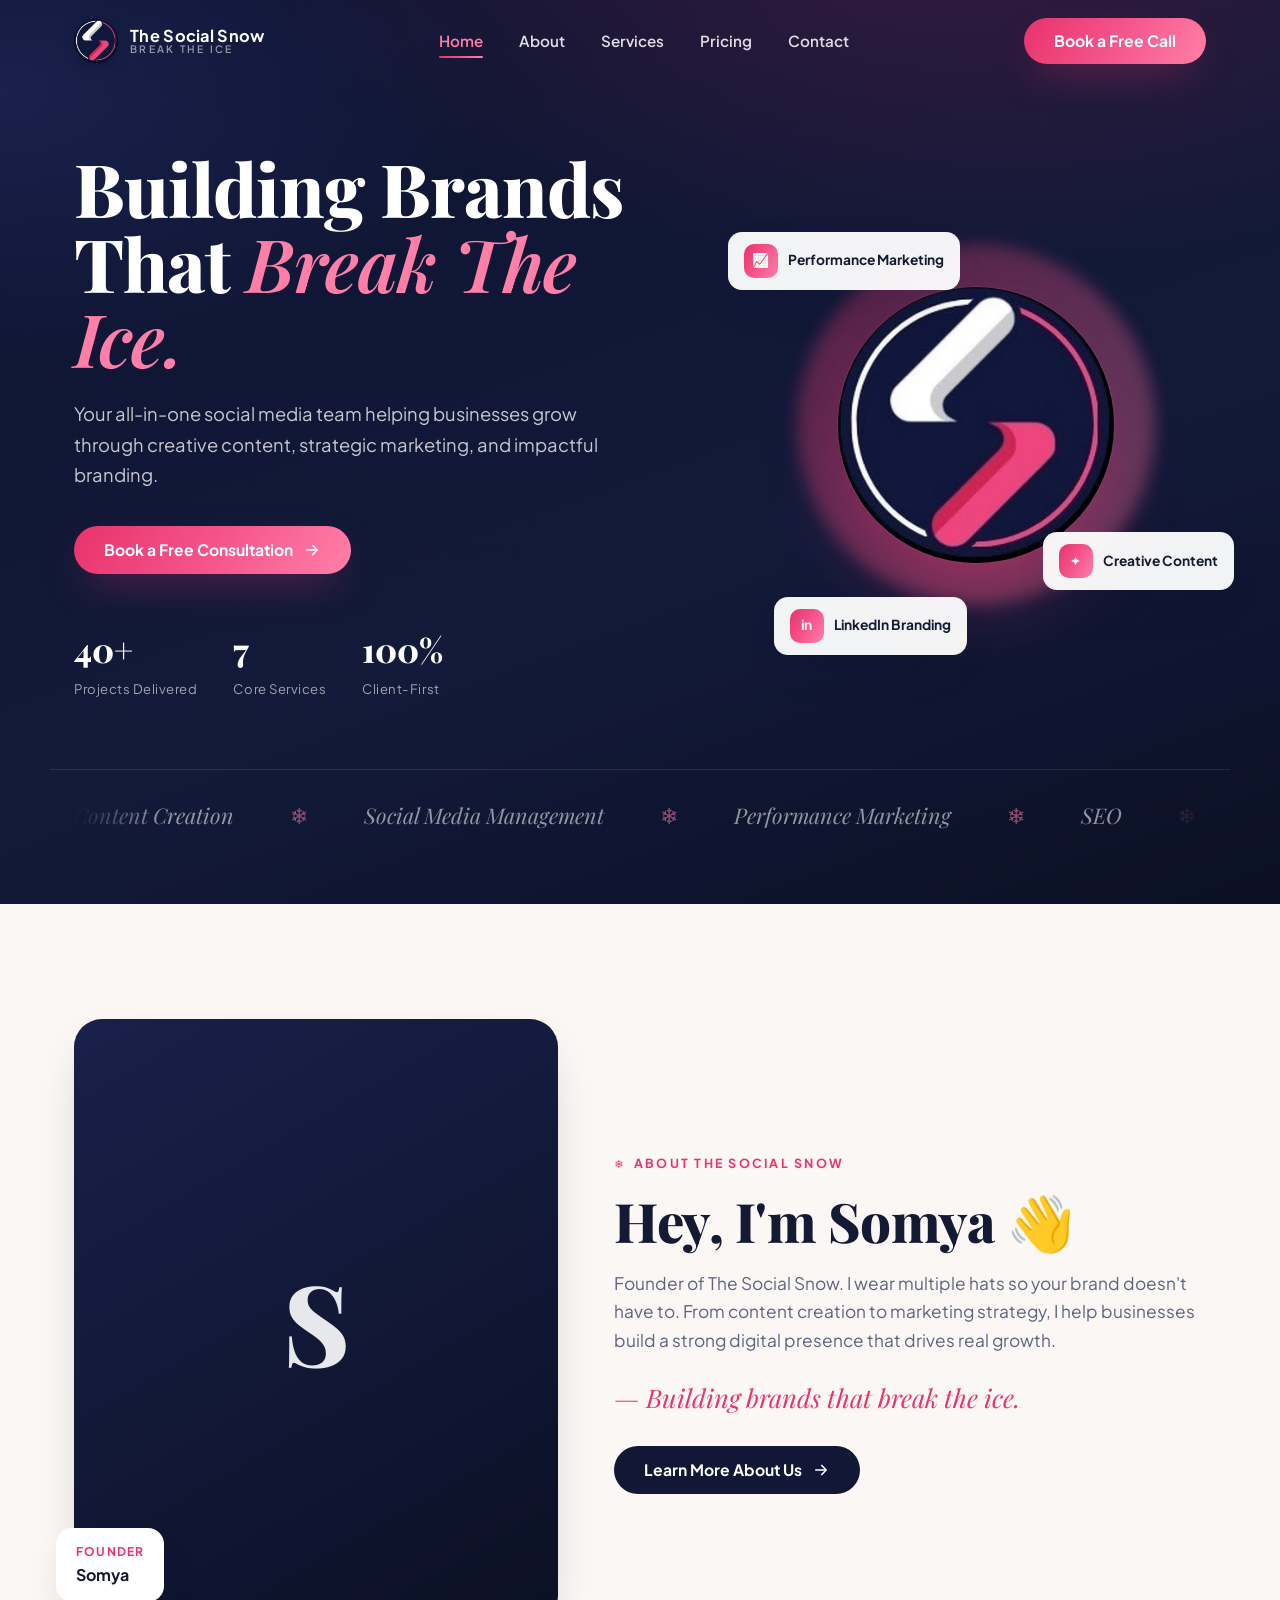
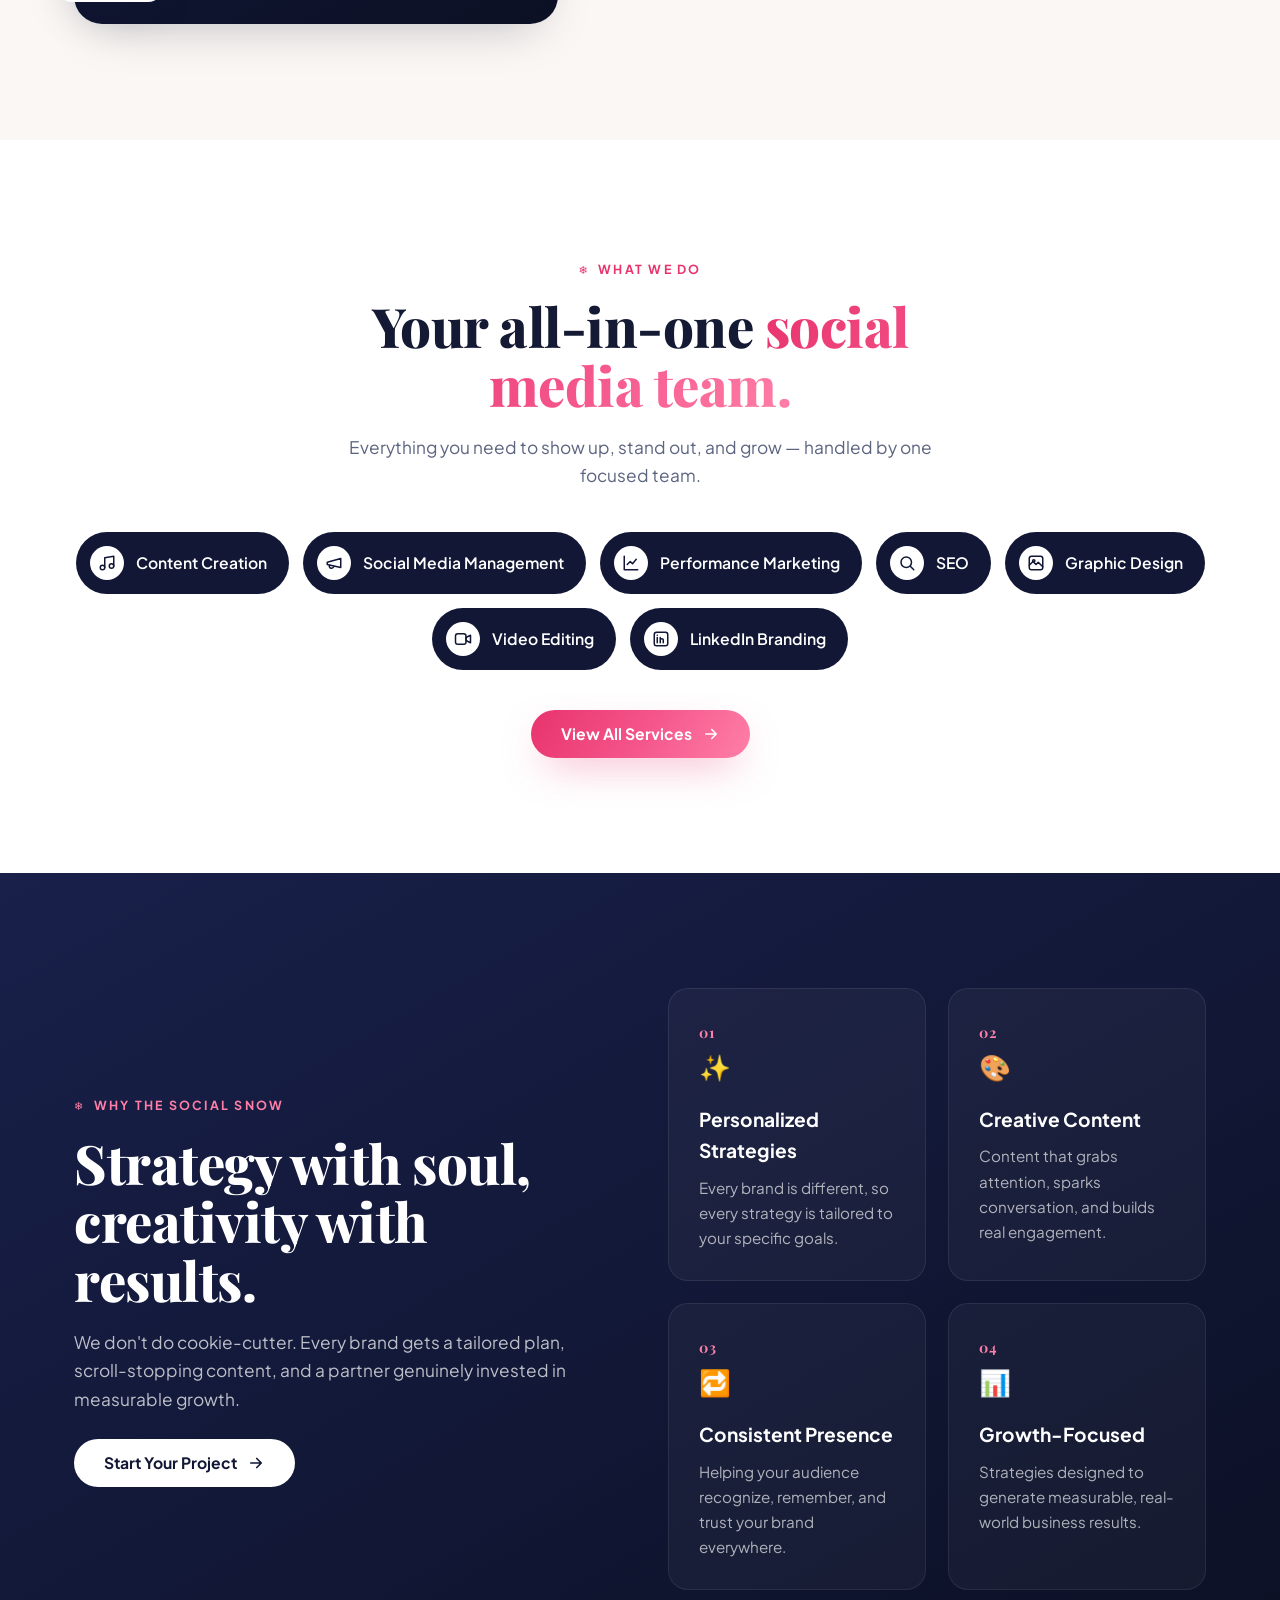
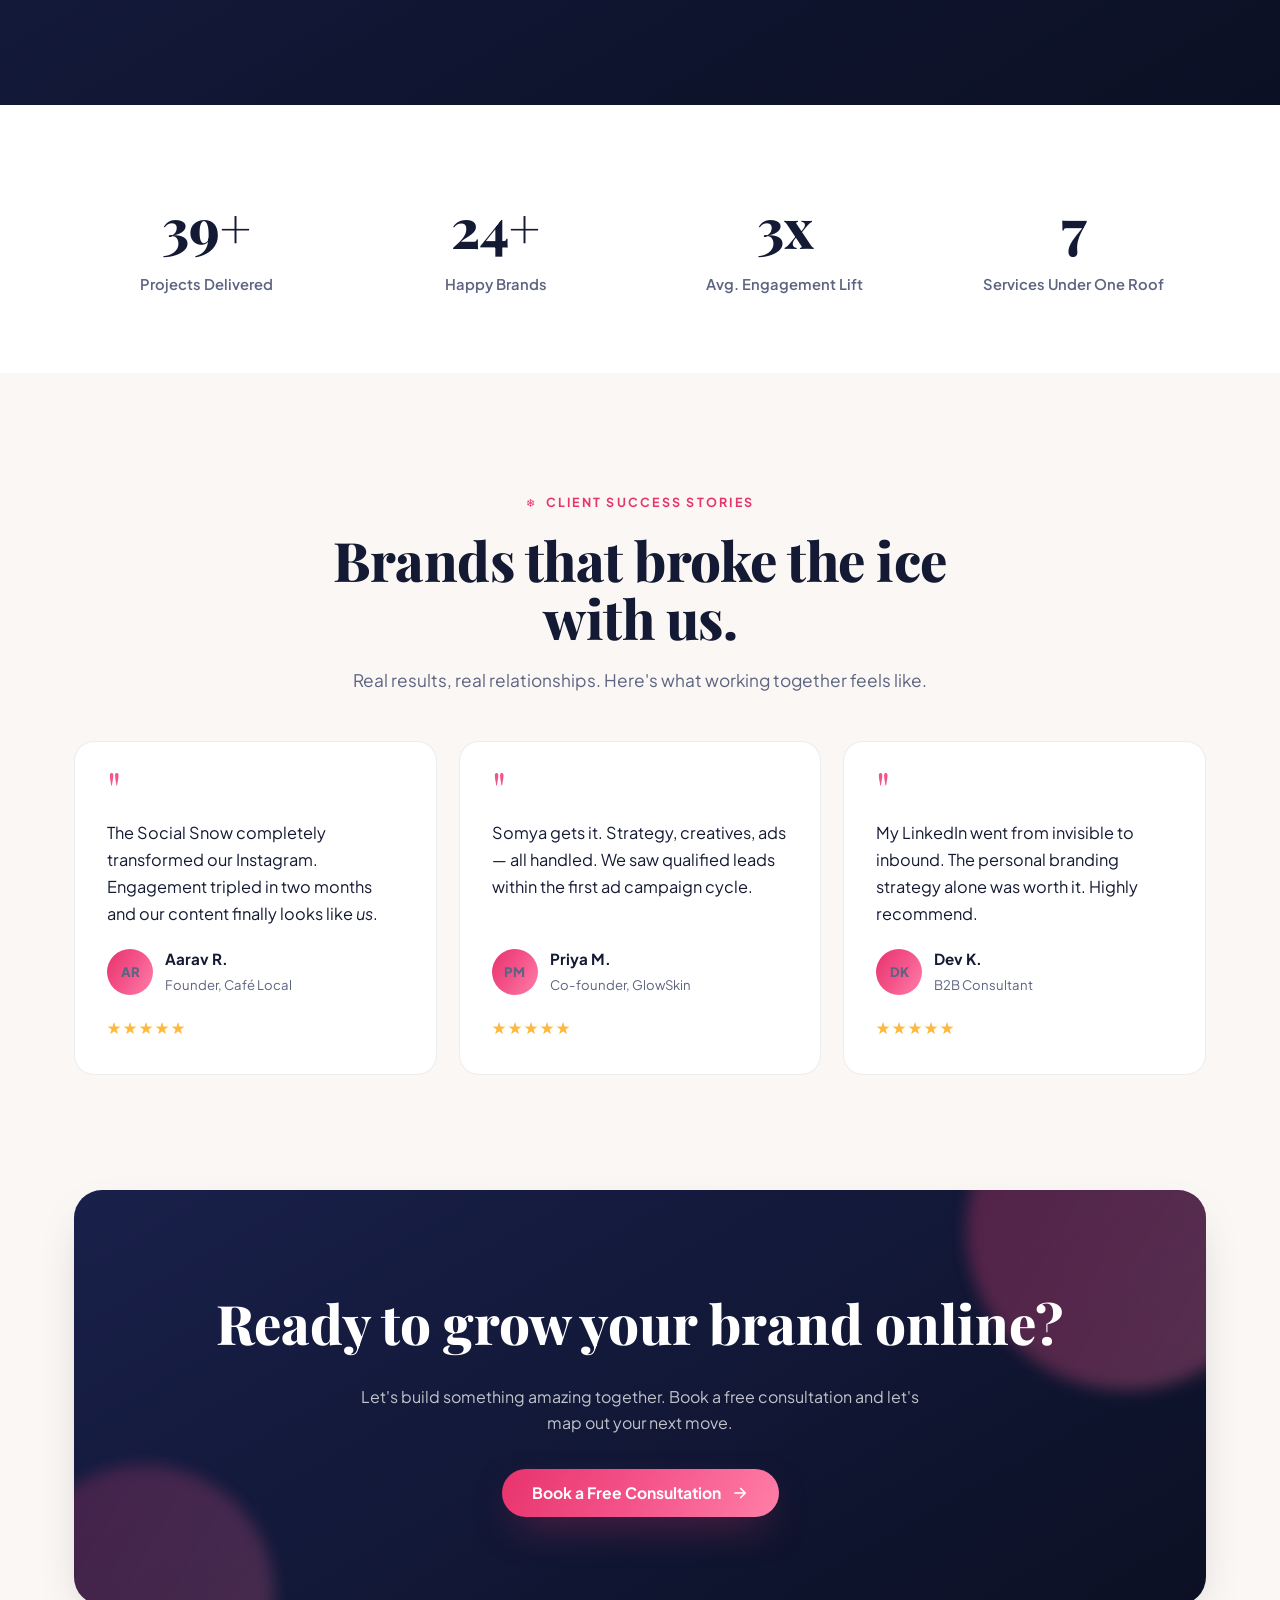
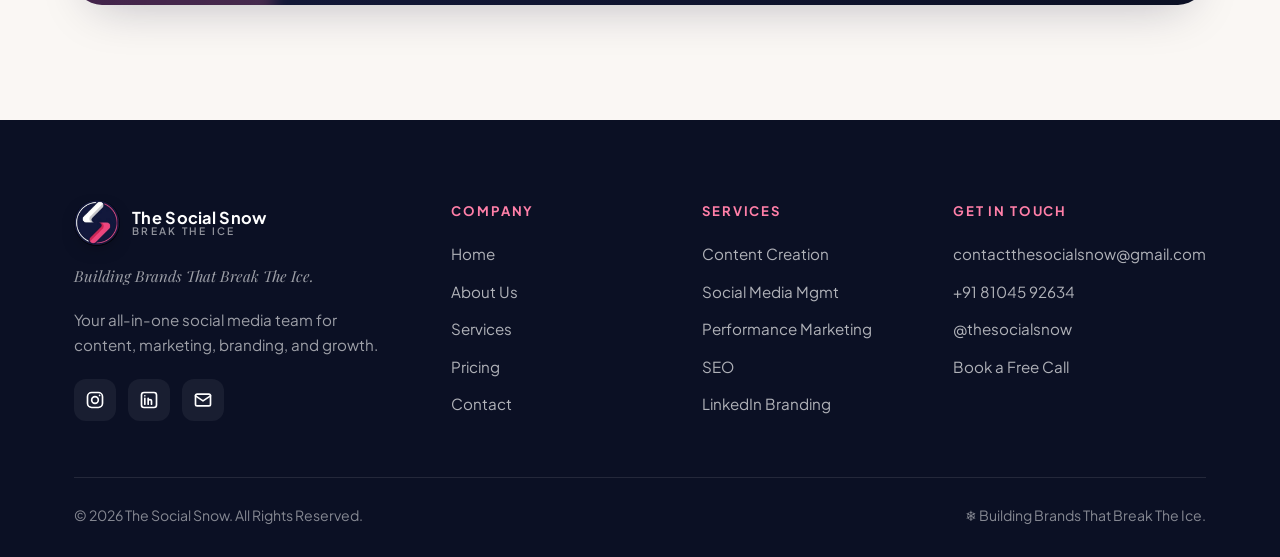
==== commit cdea29da: "Enhance SEO and social sharing capabilities across all pages; update contact links to direct calls. " ====
--- a/index.html
+++ b/index.html
@@ -6,6 +6,22 @@
   <title>The Social Snow — Building Brands That Break The Ice</title>
   <meta name="description" content="The Social Snow is your all-in-one social media team helping businesses grow through creative content, strategic marketing, and impactful branding. Book a free consultation today." />
   <link rel="icon" href="assets/images/logo.jpg" />
+
+  <!-- ⚠️ Open Graph / social share preview — REPLACE https://thesocialsnow.com with your live domain -->
+  <meta property="og:type" content="website" />
+  <meta property="og:site_name" content="The Social Snow" />
+  <meta property="og:title" content="The Social Snow — Building Brands That Break The Ice" />
+  <meta property="og:description" content="Your all-in-one social media team helping businesses grow through creative content, strategic marketing, and impactful branding." />
+  <meta property="og:url" content="https://thesocialsnow.com/" />
+  <meta property="og:image" content="https://thesocialsnow.com/assets/images/logo.jpg" />
+  <meta property="og:image:width" content="320" />
+  <meta property="og:image:height" content="320" />
+  <meta property="og:image:alt" content="The Social Snow logo" />
+  <meta name="twitter:card" content="summary_large_image" />
+  <meta name="twitter:title" content="The Social Snow — Building Brands That Break The Ice" />
+  <meta name="twitter:description" content="Your all-in-one social media team for content, marketing, branding, and growth." />
+  <meta name="twitter:image" content="https://thesocialsnow.com/assets/images/logo.jpg" />
+  <meta name="theme-color" content="#0b1024" />
   <link rel="preconnect" href="https://fonts.googleapis.com" />
   <link rel="preconnect" href="https://fonts.gstatic.com" crossorigin />
   <link href="https://fonts.googleapis.com/css2?family=Playfair+Display:ital,wght@0,500;0,700;0,800;0,900;1,500;1,600&family=Plus+Jakarta+Sans:wght@400;500;600;700;800&display=swap" rel="stylesheet" />
@@ -27,10 +43,10 @@
         <a href="services.html">Services</a>
         <a href="plans.html">Pricing</a>
         <a href="contact.html">Contact</a>
-        <a href="contact.html" class="btn btn-primary">Book a Call</a>
+        <a href="tel:+918104592634" class="btn btn-primary">Book a Call</a>
       </nav>
       <div class="nav__cta">
-        <a href="contact.html" class="btn btn-primary">Book a Free Call</a>
+        <a href="tel:+918104592634" class="btn btn-primary">Book a Free Call</a>
         <button class="nav-toggle" id="navToggle" aria-label="Menu"><span></span></button>
       </div>
     </div>
@@ -40,7 +56,6 @@
   <section class="hero">
     <div class="container hero__grid">
       <div class="hero__copy">
-        <span class="hero__badge reveal in"><b>❄ New</b> Now booking for 2026</span>
         <h1 class="reveal in" data-delay="1">Building Brands That <em>Break The Ice.</em></h1>
         <p class="hero__sub reveal in" data-delay="2">
           Your all-in-one social media team helping businesses grow through creative content,
@@ -259,8 +274,9 @@
           <h4>Get In Touch</h4>
           <ul>
             <li><a href="mailto:contactthesocialsnow@gmail.com">contactthesocialsnow@gmail.com</a></li>
+            <li><a href="tel:+918104592634">+91 81045 92634</a></li>
             <li><a href="https://www.instagram.com/thesocialsnow" target="_blank" rel="noopener">@thesocialsnow</a></li>
-            <li><a href="contact.html">Book a Free Call</a></li>
+            <li><a href="tel:+918104592634">Book a Free Call</a></li>
           </ul>
         </div>
       </div>
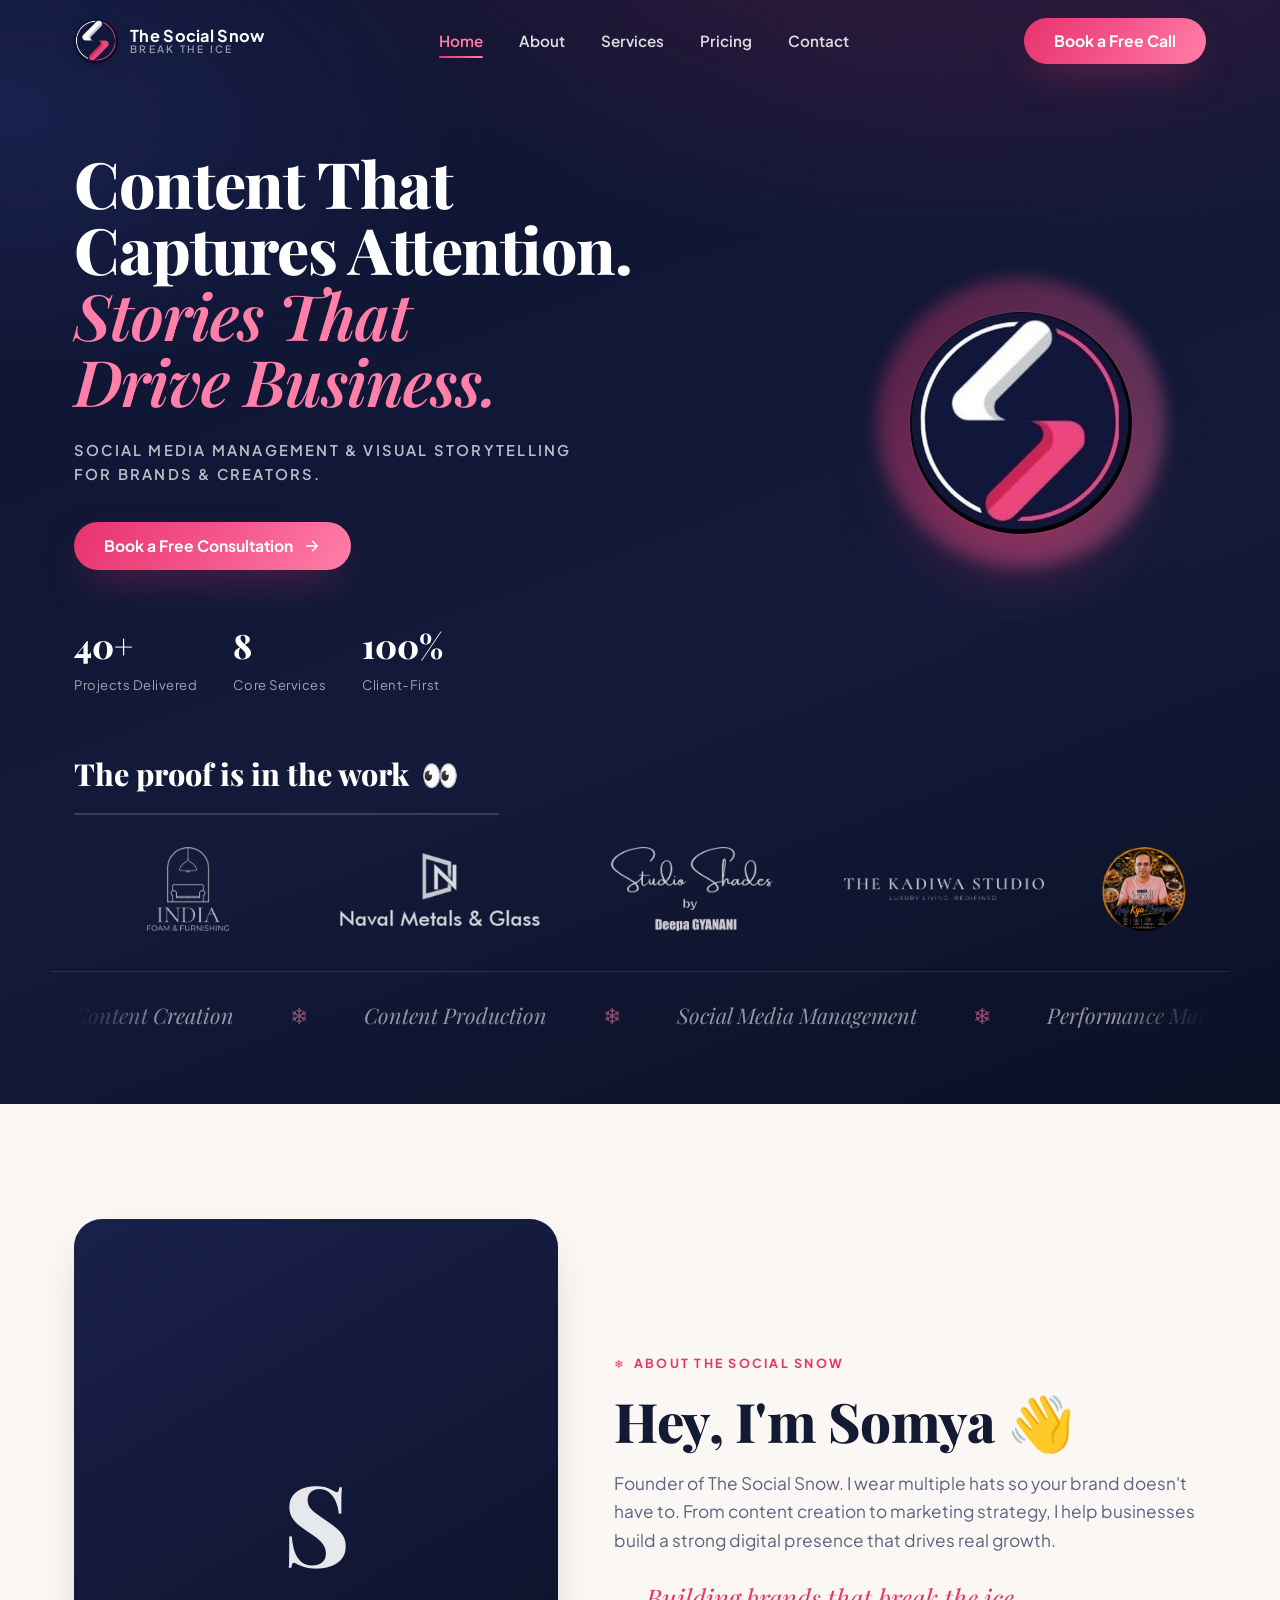
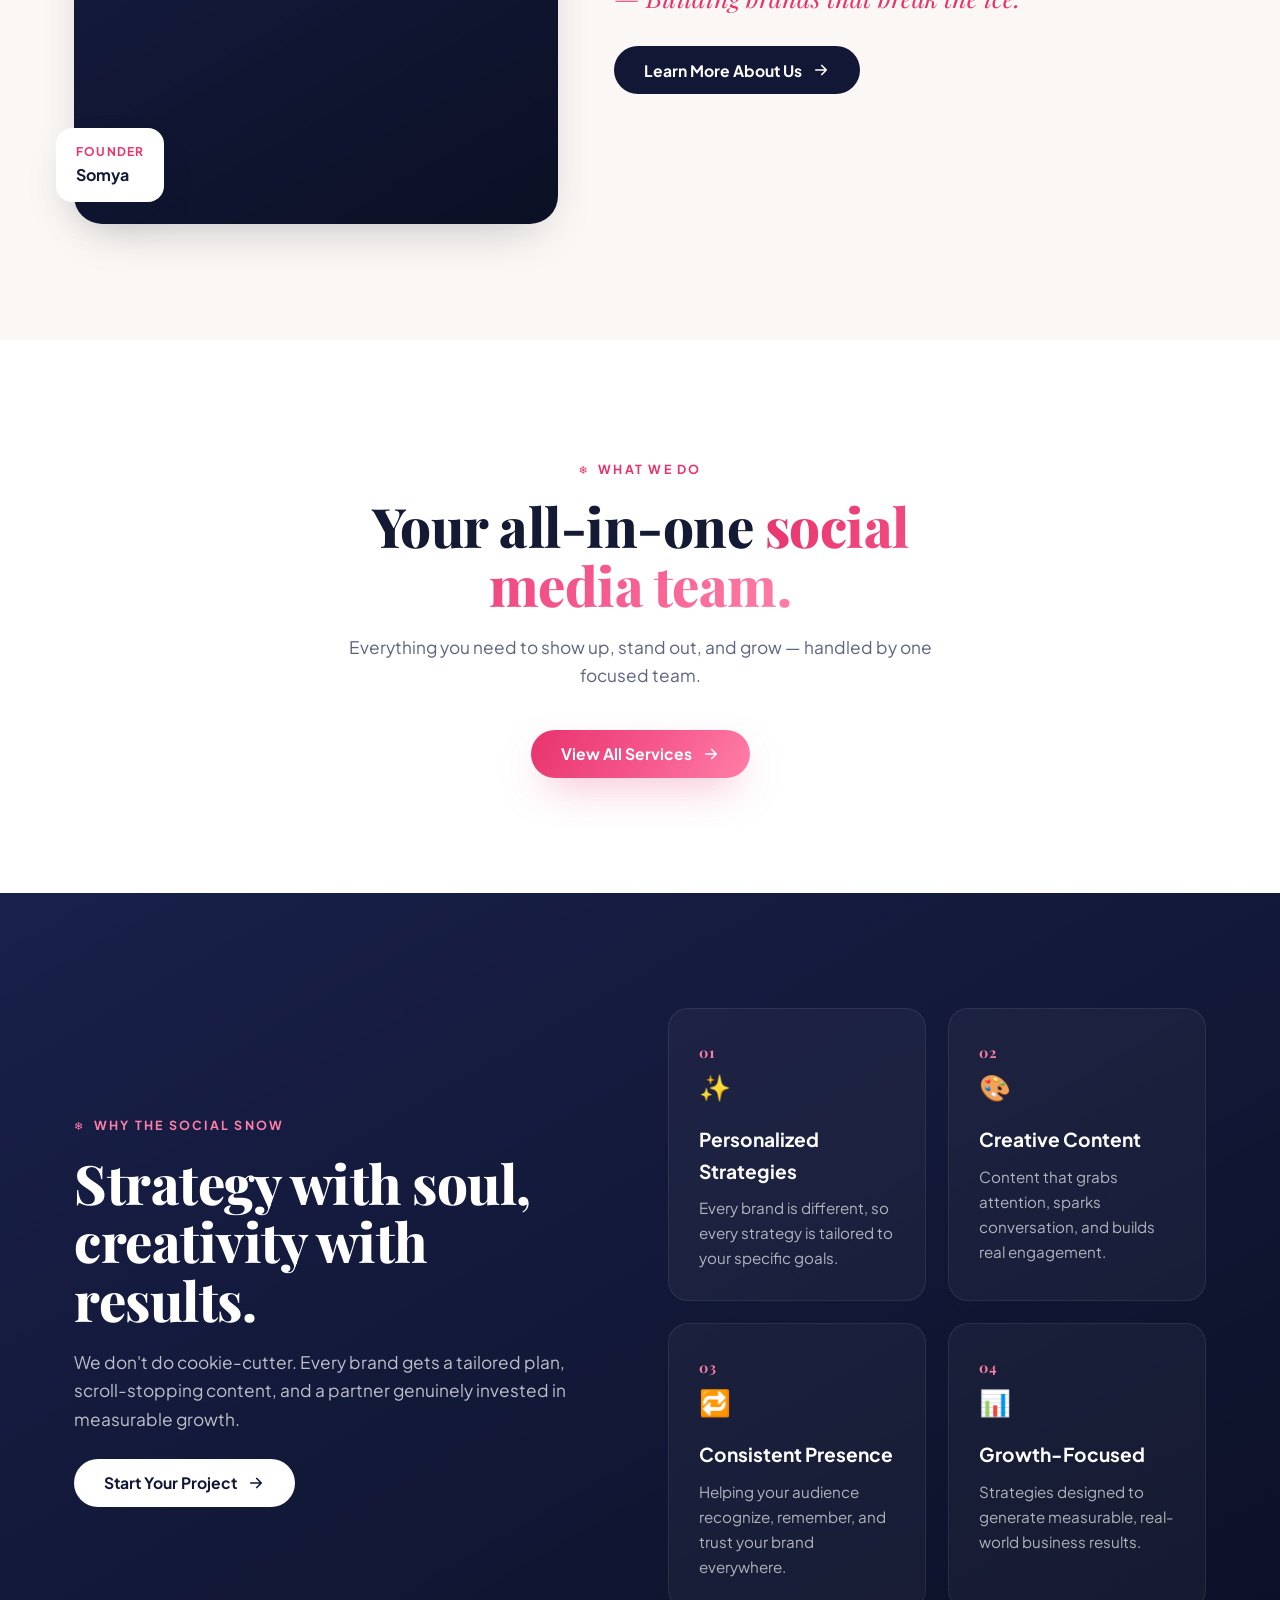
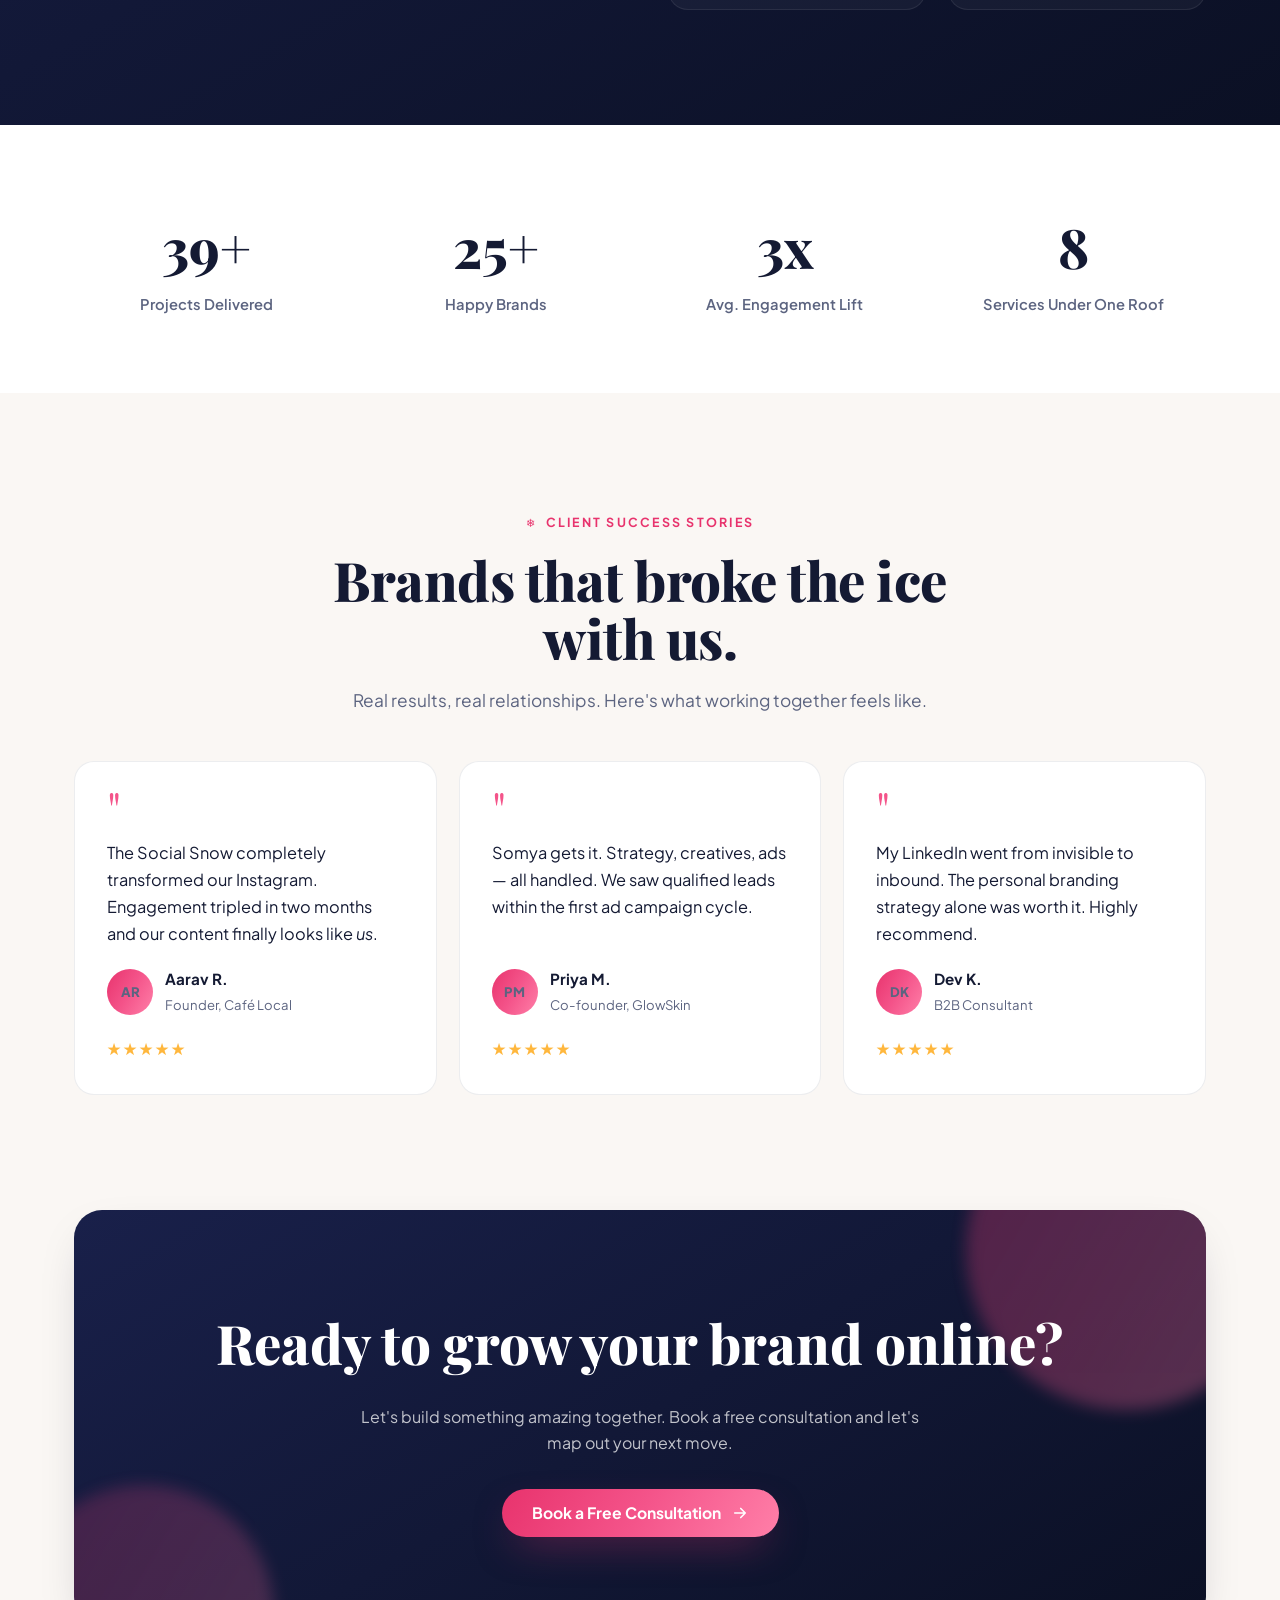
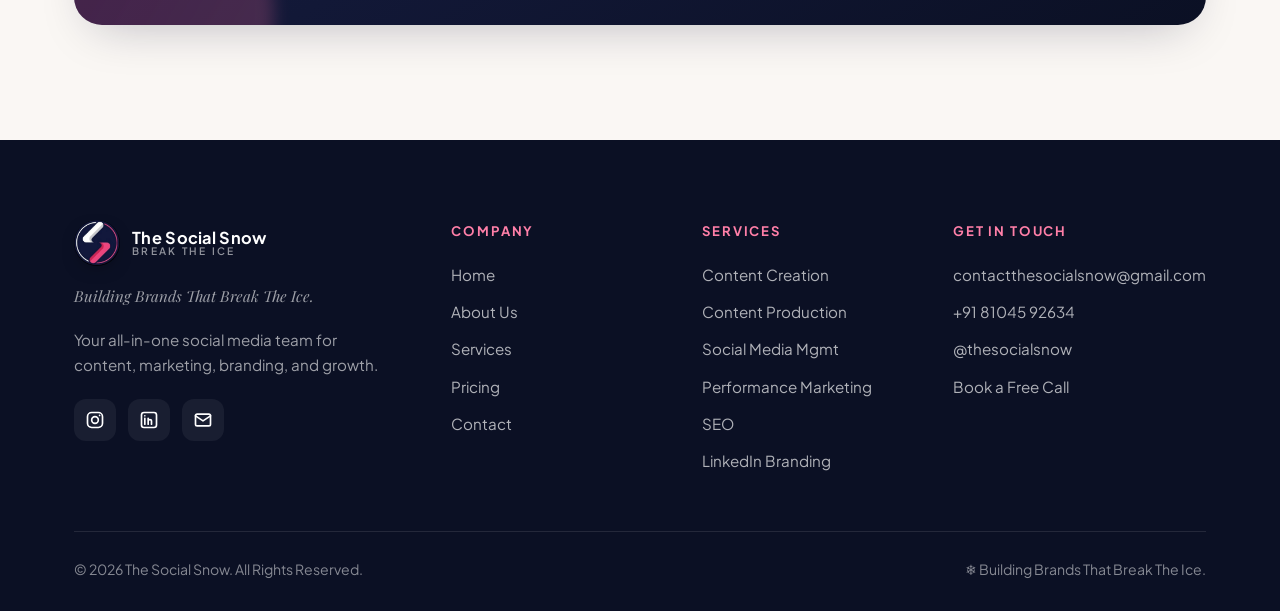
==== commit b7509963: "Add Calendly booking integration across all pages, update service links, and enhance layout with new" ====
--- a/index.html
+++ b/index.html
@@ -26,6 +26,10 @@
   <link rel="preconnect" href="https://fonts.gstatic.com" crossorigin />
   <link href="https://fonts.googleapis.com/css2?family=Playfair+Display:ital,wght@0,500;0,700;0,800;0,900;1,500;1,600&family=Plus+Jakarta+Sans:wght@400;500;600;700;800&display=swap" rel="stylesheet" />
   <link rel="stylesheet" href="assets/css/style.css" />
+
+  <!-- Calendly booking widget -->
+  <link href="https://assets.calendly.com/assets/external/widget.css" rel="stylesheet" />
+  <script src="https://assets.calendly.com/assets/external/widget.js" async></script>
 </head>
 <body>
   <div class="scroll-progress"></div>
@@ -43,10 +47,10 @@
         <a href="services.html">Services</a>
         <a href="plans.html">Pricing</a>
         <a href="contact.html">Contact</a>
-        <a href="tel:+918104592634" class="btn btn-primary">Book a Call</a>
+        <a href="#" class="btn btn-primary js-book-call">Book a Call</a>
       </nav>
       <div class="nav__cta">
-        <a href="tel:+918104592634" class="btn btn-primary">Book a Free Call</a>
+        <a href="#" class="btn btn-primary js-book-call">Book a Free Call</a>
         <button class="nav-toggle" id="navToggle" aria-label="Menu"><span></span></button>
       </div>
     </div>
@@ -56,13 +60,12 @@
   <section class="hero">
     <div class="container hero__grid">
       <div class="hero__copy">
-        <h1 class="reveal in" data-delay="1">Building Brands That <em>Break The Ice.</em></h1>
-        <p class="hero__sub reveal in" data-delay="2">
-          Your all-in-one social media team helping businesses grow through creative content,
-          strategic marketing, and impactful branding.
+        <h1 class="reveal in" data-delay="1"><span>Content That</span><span>Captures Attention.</span><em>Stories That</em><em>Drive Business.</em></h1>
+        <p class="hero__sub hero__kicker reveal in" data-delay="2">
+          Social media management &amp; visual storytelling for brands &amp; creators.
         </p>
         <div class="hero__cta reveal in" data-delay="3">
-          <a href="contact.html" class="btn btn-primary">
+          <a href="#" class="btn btn-primary js-book-call">
             Book a Free Consultation
             <svg viewBox="0 0 24 24" fill="none" stroke="currentColor" stroke-width="2.2"><path d="M5 12h14M13 6l6 6-6 6" stroke-linecap="round" stroke-linejoin="round"/></svg>
           </a>
@@ -70,7 +73,7 @@
         </div>
         <div class="hero__stats reveal in" data-delay="4">
           <div><div class="num"><span data-count="40" data-suffix="+">40+</span></div><div class="lbl">Projects Delivered</div></div>
-          <div><div class="num"><span data-count="7" data-suffix="">7</span></div><div class="lbl">Core Services</div></div>
+          <div><div class="num"><span data-count="8" data-suffix="">8</span></div><div class="lbl">Core Services</div></div>
           <div><div class="num"><span data-count="100" data-suffix="%">100%</span></div><div class="lbl">Client-First</div></div>
         </div>
       </div>
@@ -78,19 +81,27 @@
       <div class="hero__visual reveal in" data-delay="2">
         <div class="orb"></div>
         <img class="hero-logo" src="assets/images/logo.jpg" alt="The Social Snow" />
-        <div class="float-card fc-1"><i>📈</i> Performance Marketing</div>
-        <div class="float-card fc-2"><i>✦</i> Creative Content</div>
-        <div class="float-card fc-3"><i>in</i> LinkedIn Branding</div>
+      </div>
+    </div>
+
+    <div class="container hero__trust reveal in" data-delay="3">
+      <h3 class="hero__trust-title">The proof is in the work <span>👀</span></h3>
+      <div class="hero__logos">
+        <img src="assets/images/brand/india-foam-furnishing.png" alt="India Foam & Furnishing" loading="lazy" />
+        <img src="assets/images/brand/naval-metals-glass.png" alt="Naval Metals & Glass" loading="lazy" />
+        <img src="assets/images/brand/studio-shades.png" alt="Studio Shades by Deepa Gyanani" loading="lazy" />
+        <img src="assets/images/brand/kadiwa-studio.png" alt="The Kadiwa Studio" loading="lazy" />
+        <img src="assets/images/brand/aaj-kya-khaayen.png" alt="Aaj Kya Khaayen" class="logo-badge" loading="lazy" />
       </div>
     </div>
 
     <div class="container hero__marquee">
       <div class="marquee">
         <div class="marquee__track">
-          <span>Content Creation</span><span>Social Media Management</span><span>Performance Marketing</span>
-          <span>SEO</span><span>Graphic Design</span><span>Video Editing</span><span>LinkedIn Branding</span>
-          <span>Content Creation</span><span>Social Media Management</span><span>Performance Marketing</span>
-          <span>SEO</span><span>Graphic Design</span><span>Video Editing</span><span>LinkedIn Branding</span>
+          <a href="services.html#content">Content Creation</a><a href="services.html#production">Content Production</a><a href="services.html#smm">Social Media Management</a><a href="services.html#ads">Performance Marketing</a>
+          <a href="services.html#seo">SEO</a><a href="services.html#design">Graphic Design</a><a href="services.html#video">Video Editing</a><a href="services.html#linkedin">LinkedIn Branding</a>
+          <a href="services.html#content">Content Creation</a><a href="services.html#production">Content Production</a><a href="services.html#smm">Social Media Management</a><a href="services.html#ads">Performance Marketing</a>
+          <a href="services.html#seo">SEO</a><a href="services.html#design">Graphic Design</a><a href="services.html#video">Video Editing</a><a href="services.html#linkedin">LinkedIn Branding</a>
         </div>
       </div>
     </div>
@@ -135,15 +146,6 @@
           Everything you need to show up, stand out, and grow — handled by one focused team.
         </p>
       </div>
-      <div class="chips reveal" data-delay="1" style="justify-content:center;margin-top:42px">
-        <span class="chip"><i><svg viewBox="0 0 24 24" fill="none" stroke="currentColor" stroke-width="2"><path d="M9 18V5l12-2v13" stroke-linecap="round" stroke-linejoin="round"/><circle cx="6" cy="18" r="3"/><circle cx="18" cy="16" r="3"/></svg></i>Content Creation</span>
-        <span class="chip"><i><svg viewBox="0 0 24 24" fill="none" stroke="currentColor" stroke-width="2"><path d="M3 11l18-5v12L3 14v-3zM11.6 16.8a3 3 0 1 1-5.8-1.6" stroke-linecap="round" stroke-linejoin="round"/></svg></i>Social Media Management</span>
-        <span class="chip"><i><svg viewBox="0 0 24 24" fill="none" stroke="currentColor" stroke-width="2"><path d="M3 3v18h18M7 14l4-4 3 3 5-6" stroke-linecap="round" stroke-linejoin="round"/></svg></i>Performance Marketing</span>
-        <span class="chip"><i><svg viewBox="0 0 24 24" fill="none" stroke="currentColor" stroke-width="2"><circle cx="11" cy="11" r="7"/><path d="M21 21l-4.3-4.3" stroke-linecap="round"/></svg></i>SEO</span>
-        <span class="chip"><i><svg viewBox="0 0 24 24" fill="none" stroke="currentColor" stroke-width="2"><rect x="3" y="3" width="18" height="18" rx="3"/><path d="M3 15l5-5 4 4 3-3 6 6" stroke-linecap="round" stroke-linejoin="round"/><circle cx="9" cy="9" r="1.5"/></svg></i>Graphic Design</span>
-        <span class="chip"><i><svg viewBox="0 0 24 24" fill="none" stroke="currentColor" stroke-width="2"><rect x="2" y="5" width="14" height="14" rx="3"/><path d="M16 10l6-3v10l-6-3z" stroke-linejoin="round"/></svg></i>Video Editing</span>
-        <span class="chip"><i><svg viewBox="0 0 24 24" fill="none" stroke="currentColor" stroke-width="2"><rect x="3" y="3" width="18" height="18" rx="3"/><path d="M7 10v7M7 7v.01M11 17v-7M11 13c0-2 4-2 4 0v4" stroke-linecap="round" stroke-linejoin="round"/></svg></i>LinkedIn Branding</span>
-      </div>
       <div class="text-center reveal" data-delay="2" style="margin-top:40px">
         <a href="services.html" class="btn btn-primary">View All Services
           <svg viewBox="0 0 24 24" fill="none" stroke="currentColor" stroke-width="2.2"><path d="M5 12h14M13 6l6 6-6 6" stroke-linecap="round" stroke-linejoin="round"/></svg>
@@ -184,7 +186,7 @@
         <div class="reveal"><div class="num"><span data-count="40" data-suffix="+">40+</span></div><div class="lbl">Projects Delivered</div></div>
         <div class="reveal" data-delay="1"><div class="num"><span data-count="25" data-suffix="+">25+</span></div><div class="lbl">Happy Brands</div></div>
         <div class="reveal" data-delay="2"><div class="num"><span data-count="3" data-suffix="x">3x</span></div><div class="lbl">Avg. Engagement Lift</div></div>
-        <div class="reveal" data-delay="3"><div class="num"><span data-count="7" data-suffix="">7</span></div><div class="lbl">Services Under One Roof</div></div>
+        <div class="reveal" data-delay="3"><div class="num"><span data-count="8" data-suffix="">8</span></div><div class="lbl">Services Under One Roof</div></div>
       </div>
     </div>
   </section>
@@ -226,7 +228,7 @@
       <div class="cta-band reveal">
         <h2>Ready to grow your brand online?</h2>
         <p>Let's build something amazing together. Book a free consultation and let's map out your next move.</p>
-        <a href="contact.html" class="btn btn-primary">Book a Free Consultation
+        <a href="#" class="btn btn-primary js-book-call">Book a Free Consultation
           <svg viewBox="0 0 24 24" fill="none" stroke="currentColor" stroke-width="2.2"><path d="M5 12h14M13 6l6 6-6 6" stroke-linecap="round" stroke-linejoin="round"/></svg>
         </a>
       </div>
@@ -263,7 +265,8 @@
         <div>
           <h4>Services</h4>
           <ul>
-            <li><a href="services.html">Content Creation</a></li>
+            <li><a href="services.html#content">Content Creation</a></li>
+            <li><a href="services.html#production">Content Production</a></li>
             <li><a href="services.html">Social Media Mgmt</a></li>
             <li><a href="services.html">Performance Marketing</a></li>
             <li><a href="services.html">SEO</a></li>
@@ -276,7 +279,7 @@
             <li><a href="mailto:contactthesocialsnow@gmail.com">contactthesocialsnow@gmail.com</a></li>
             <li><a href="tel:+918104592634">+91 81045 92634</a></li>
             <li><a href="https://www.instagram.com/thesocialsnow" target="_blank" rel="noopener">@thesocialsnow</a></li>
-            <li><a href="tel:+918104592634">Book a Free Call</a></li>
+            <li><a href="#" class="js-book-call">Book a Free Call</a></li>
           </ul>
         </div>
       </div>
--- a/assets/css/style.css
+++ b/assets/css/style.css
@@ -192,7 +192,7 @@
   padding: 150px 0 70px;
 }
 .hero > .container { width: 100%; }
-.hero__grid { display: grid; grid-template-columns: 1.15fr 0.85fr; gap: 50px; align-items: center; }
+.hero__grid { display: grid; grid-template-columns: 1.32fr 0.68fr; gap: 44px; align-items: center; }
 .hero__badge {
   display: inline-flex; align-items: center; gap: 10px;
   padding: 8px 16px 8px 8px; border-radius: var(--radius-pill);
@@ -202,9 +202,11 @@
 .hero__badge b { background: var(--grad-brand); padding: 4px 12px; border-radius: var(--radius-pill); font-weight: 700; }
 .hero h1 {
   font-family: var(--font-display); font-weight: 800;
-  font-size: clamp(2.7rem, 6vw, 4.6rem); line-height: 1.02; letter-spacing: -1px;
+  font-size: clamp(2.3rem, 5vw, 4.05rem); line-height: 1.03; letter-spacing: -1px;
 }
 .hero h1 em { font-style: italic; color: var(--pink-300); font-weight: 600; }
+.hero h1 > span, .hero h1 > em { display: block; }
+@media (min-width: 600px) { .hero h1 > span, .hero h1 > em { white-space: nowrap; } }
 .hero__sub { margin-top: 24px; font-size: 1.15rem; color: rgba(255,255,255,0.76); max-width: 540px; }
 .hero__cta { display: flex; flex-wrap: wrap; gap: 14px; margin-top: 36px; }
 .hero__stats { display: flex; gap: 36px; margin-top: 48px; flex-wrap: wrap; }
@@ -235,15 +237,32 @@
 
 @keyframes float { 0%,100% { transform: translateY(0); } 50% { transform: translateY(-16px); } }
 
-.hero__marquee { margin-top: 70px; border-top: 1px solid rgba(255,255,255,0.1); padding-top: 28px; }
+.hero__marquee { margin-top: 40px; border-top: 1px solid rgba(255,255,255,0.1); padding-top: 26px; }
 
 /* ---------- Marquee ---------- */
 .marquee { overflow: hidden; -webkit-mask: linear-gradient(90deg, transparent, #000 8%, #000 92%, transparent); mask: linear-gradient(90deg, transparent, #000 8%, #000 92%, transparent); }
 .marquee__track { display: flex; gap: 56px; width: max-content; animation: scroll-x 26s linear infinite; }
 .marquee:hover .marquee__track { animation-play-state: paused; }
-.marquee__track span { font-family: var(--font-display); font-style: italic; font-size: 1.35rem; opacity: 0.55; white-space: nowrap; display: inline-flex; align-items: center; gap: 56px; }
-.marquee__track span::after { content: "\2744"; font-style: normal; color: var(--pink-300); }
+.marquee__track a, .marquee__track span { font-family: var(--font-display); font-style: italic; font-size: 1.35rem; opacity: 0.55; white-space: nowrap; display: inline-flex; align-items: center; gap: 56px; cursor: pointer; transition: opacity .25s, color .25s; }
+.marquee__track a::after, .marquee__track span::after { content: "\2744"; font-style: normal; color: var(--pink-300); }
+.marquee__track a:hover { opacity: 1; color: var(--pink-300); }
 @keyframes scroll-x { to { transform: translateX(-50%); } }
+
+/* ---------- Hero kicker (uppercase subtitle) ---------- */
+.hero__kicker { text-transform: uppercase; letter-spacing: 0.15em; font-size: 0.92rem; font-weight: 600; color: rgba(255,255,255,0.72); }
+
+/* ---------- Hero "proof" logo strip (white logos on dark) ---------- */
+.hero__trust { margin-top: 54px; }
+.hero__trust-title {
+  font-family: var(--font-display); font-weight: 800; color: #fff;
+  font-size: clamp(1.3rem, 2.6vw, 1.9rem); display: inline-flex; align-items: center; gap: 12px;
+  padding: 0 40px 14px 0; border-bottom: 2px solid rgba(255,255,255,0.16);
+}
+.hero__logos { margin-top: 32px; display: flex; flex-wrap: wrap; align-items: center; justify-content: center; gap: 22px 52px; }
+.hero__logos img { width: 200px; height: 84px; object-fit: contain; opacity: 0.85; transition: opacity .35s var(--ease), transform .35s var(--ease); }
+.hero__logos img.logo-badge { width: 96px; }
+.hero__logos img:hover { opacity: 1; transform: translateY(-3px); }
+@media (max-width: 560px) { .hero__logos { gap: 18px 30px; } .hero__logos img { width: 140px; height: 60px; } .hero__logos img.logo-badge { width: 68px; } }
 
 /* ---------- About preview ---------- */
 .founder { display: grid; grid-template-columns: 0.9fr 1.1fr; gap: 56px; align-items: center; }
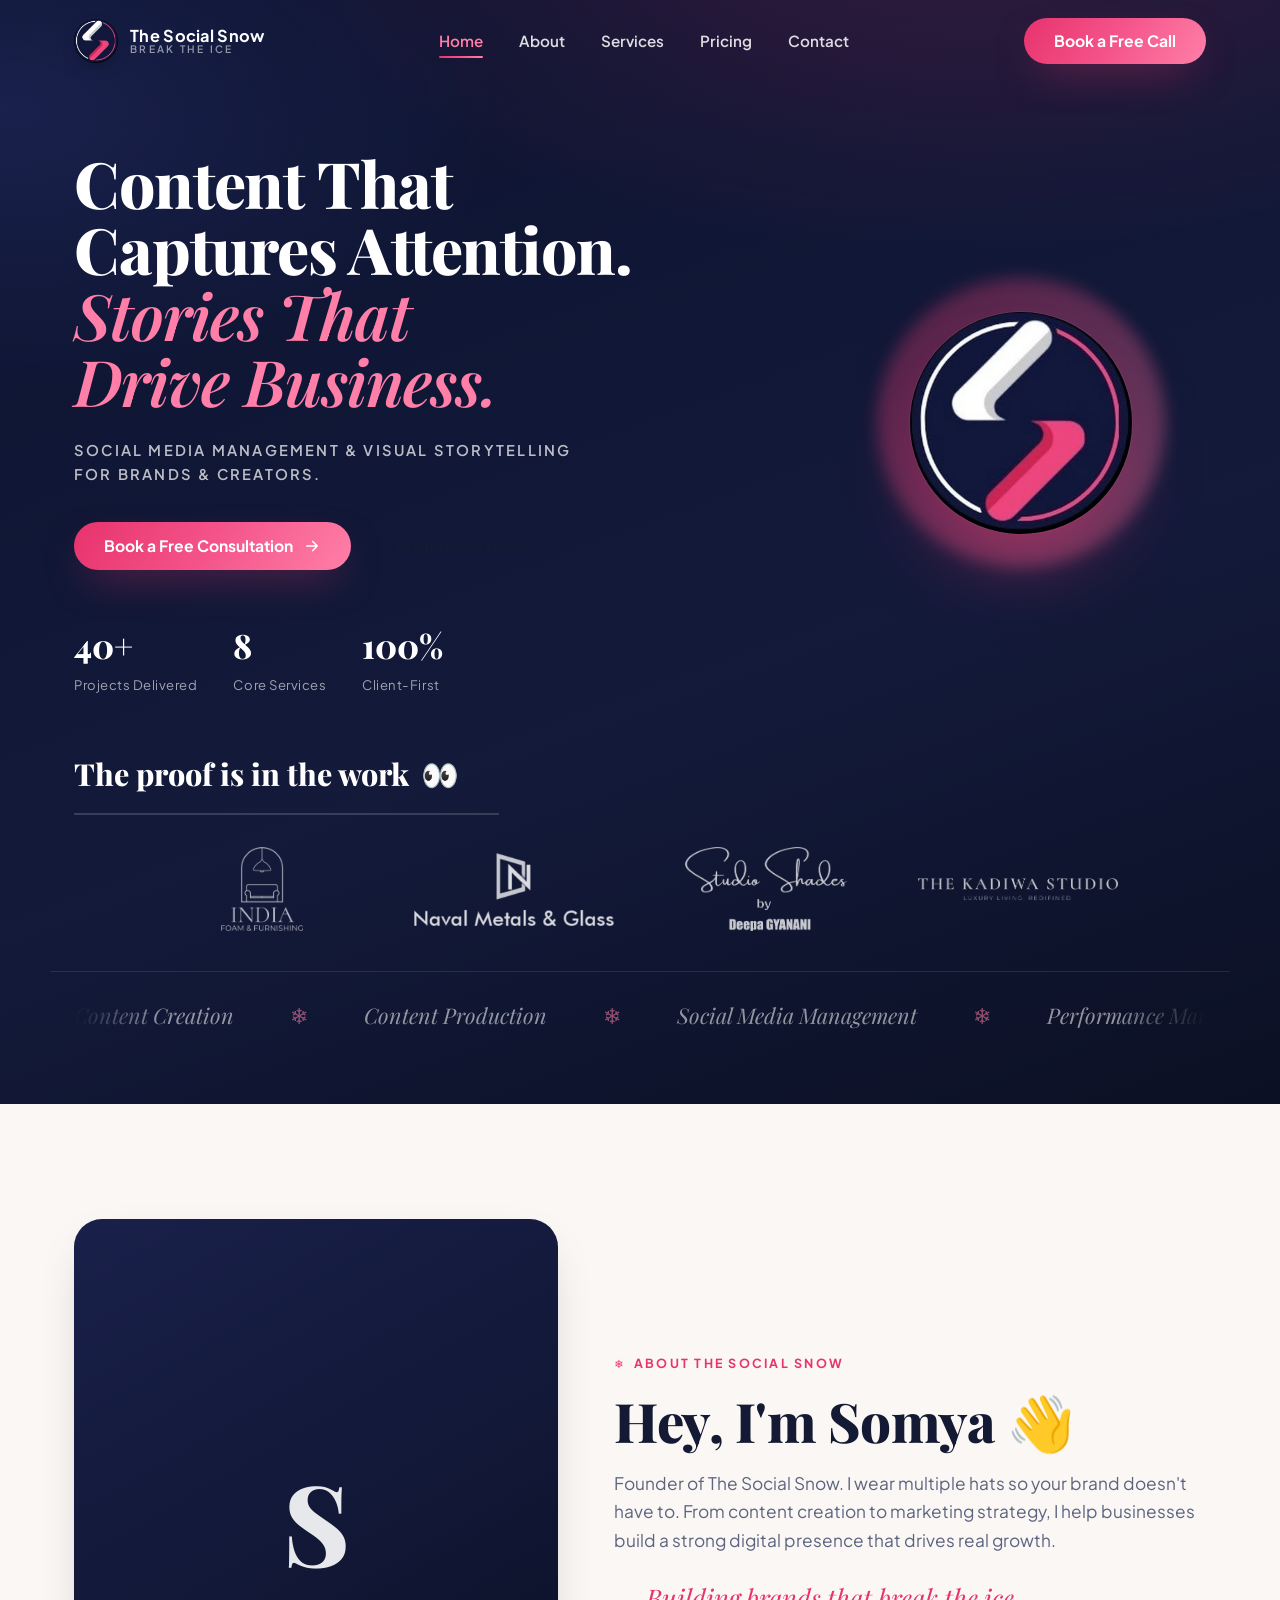
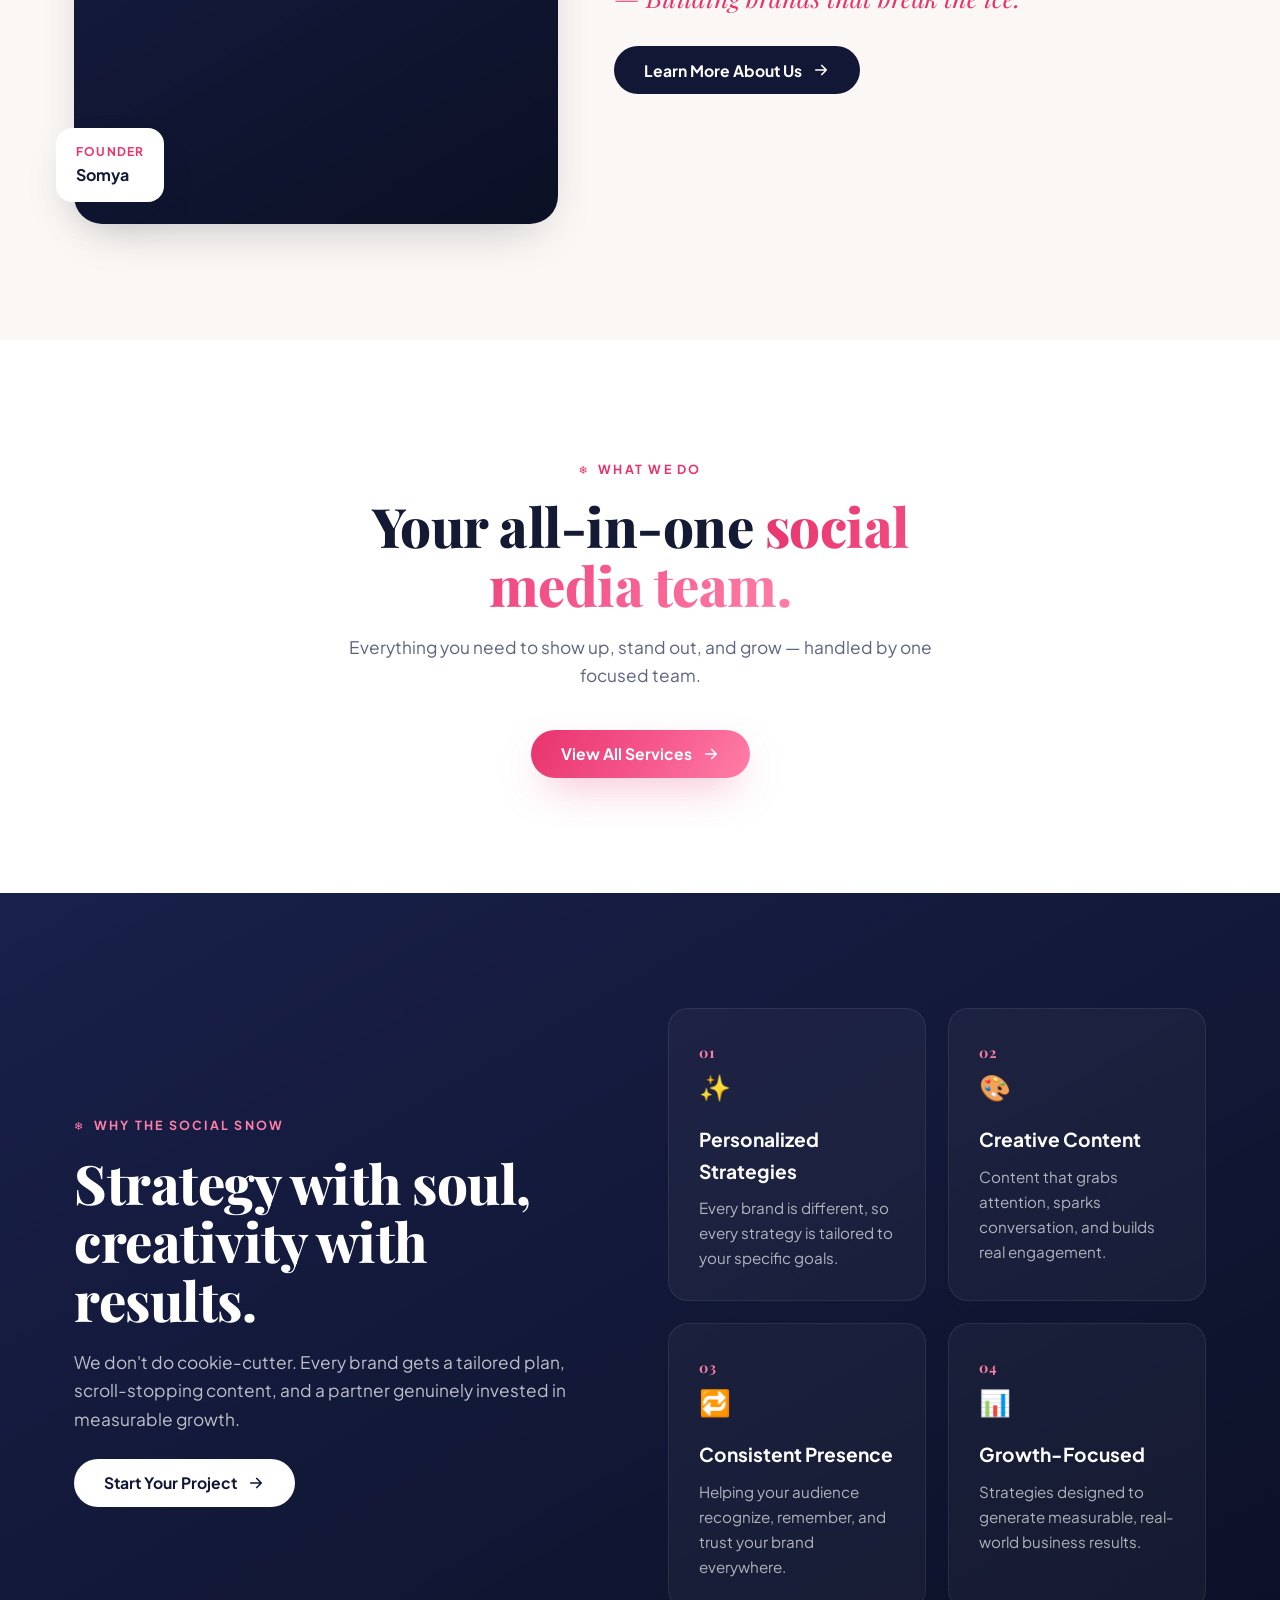
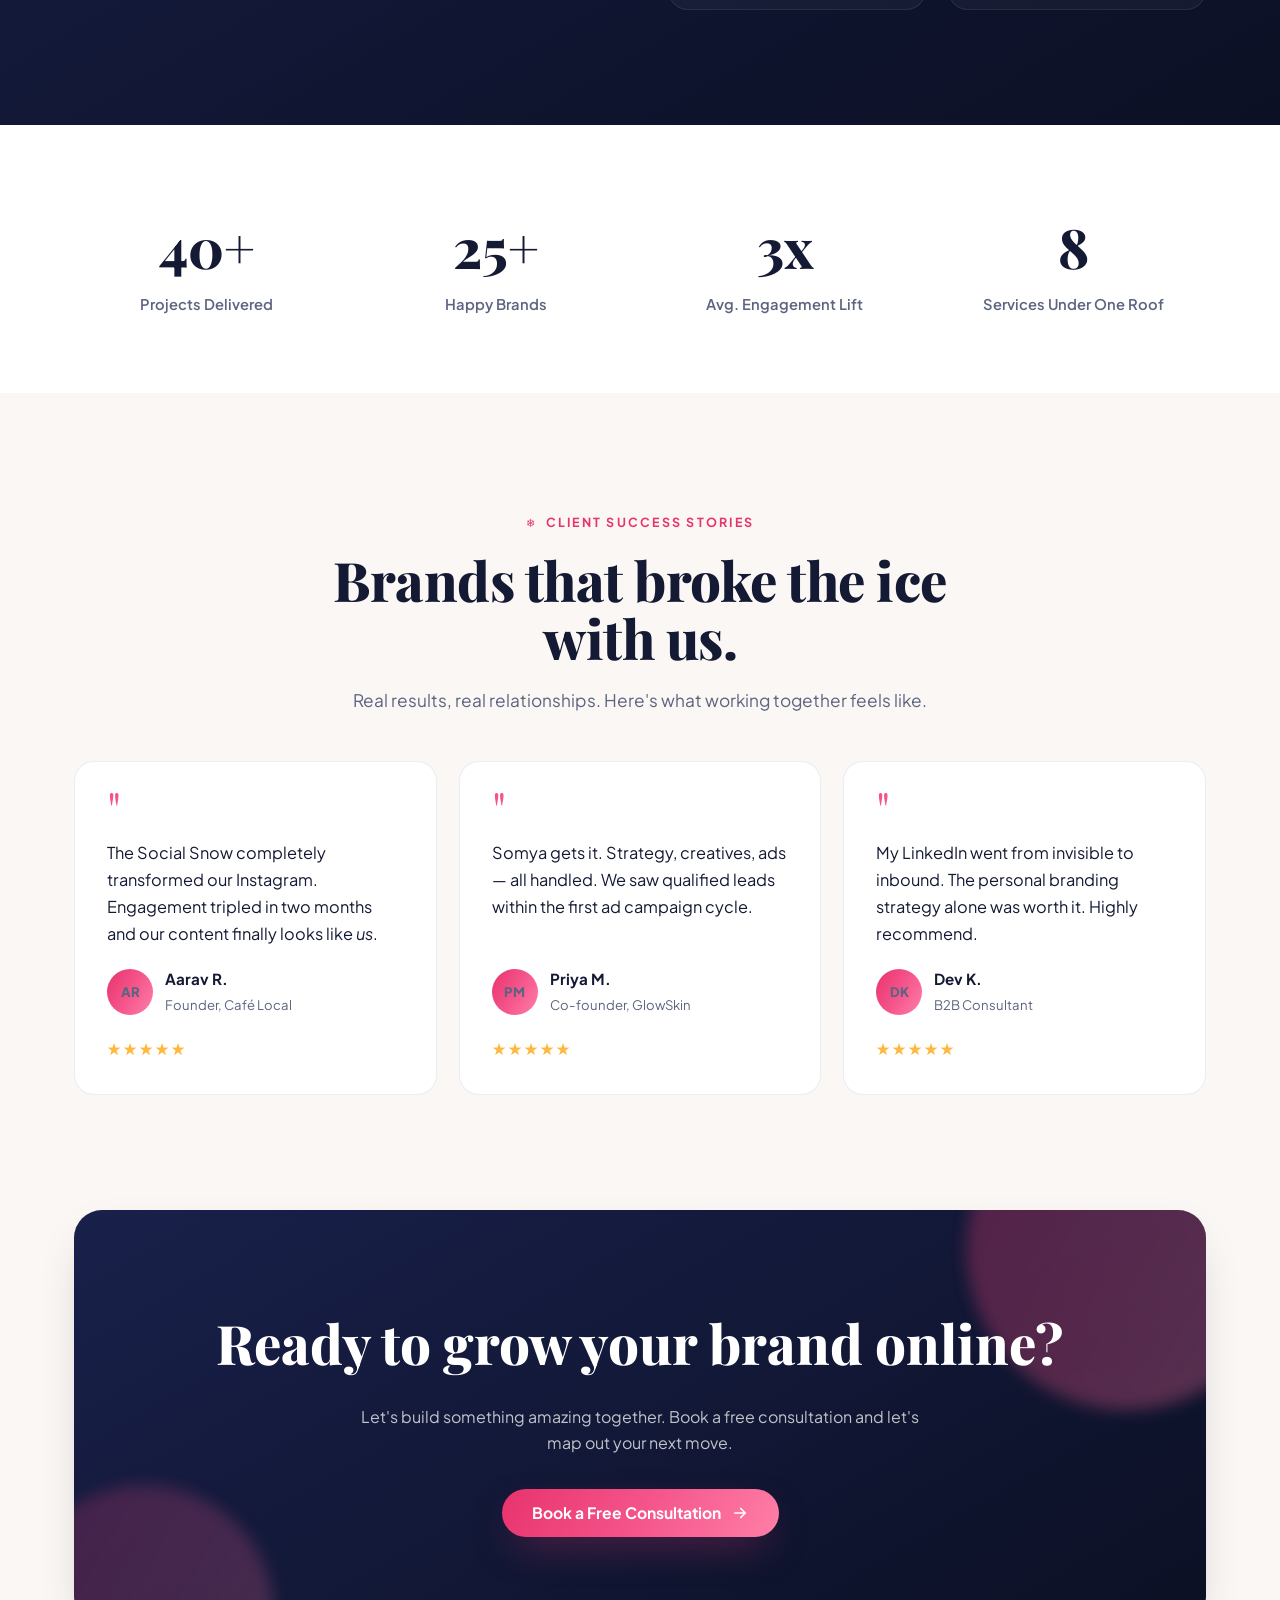
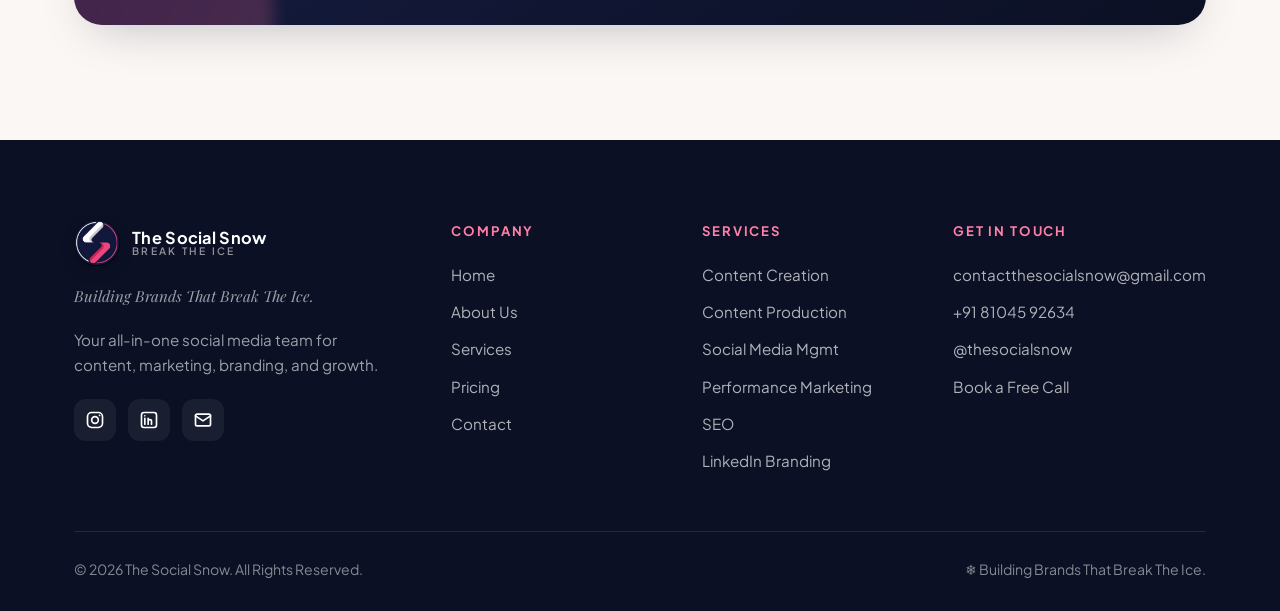
==== commit 3efd70fd: "Remove unused logo image from index.html and update CSS for improved responsiveness and layout adjus" ====
--- a/index.html
+++ b/index.html
@@ -91,7 +91,6 @@
         <img src="assets/images/brand/naval-metals-glass.png" alt="Naval Metals & Glass" loading="lazy" />
         <img src="assets/images/brand/studio-shades.png" alt="Studio Shades by Deepa Gyanani" loading="lazy" />
         <img src="assets/images/brand/kadiwa-studio.png" alt="The Kadiwa Studio" loading="lazy" />
-        <img src="assets/images/brand/aaj-kya-khaayen.png" alt="Aaj Kya Khaayen" class="logo-badge" loading="lazy" />
       </div>
     </div>
 
--- a/assets/css/style.css
+++ b/assets/css/style.css
@@ -262,7 +262,11 @@
 .hero__logos img { width: 200px; height: 84px; object-fit: contain; opacity: 0.85; transition: opacity .35s var(--ease), transform .35s var(--ease); }
 .hero__logos img.logo-badge { width: 96px; }
 .hero__logos img:hover { opacity: 1; transform: translateY(-3px); }
-@media (max-width: 560px) { .hero__logos { gap: 18px 30px; } .hero__logos img { width: 140px; height: 60px; } .hero__logos img.logo-badge { width: 68px; } }
+@media (max-width: 560px) {
+  .hero__logos { display: grid; grid-template-columns: 1fr 1fr; gap: 26px 18px; align-items: center; justify-items: center; }
+  .hero__logos img { width: 100%; max-width: 150px; height: 50px; }
+  .hero__logos img.logo-badge { grid-column: 1 / -1; width: 62px; height: 62px; }
+}
 
 /* ---------- About preview ---------- */
 .founder { display: grid; grid-template-columns: 0.9fr 1.1fr; gap: 56px; align-items: center; }
@@ -532,7 +536,9 @@
   .statband, .footer__grid { grid-template-columns: 1fr; }
   .footer__grid { gap: 30px; }
   .steps { grid-template-columns: 1fr; }
-  .hero__stats { gap: 20px 28px; }
+  .hero__stats { gap: 12px; flex-wrap: nowrap; justify-content: space-between; }
+  .hero__stats .num { font-size: 1.7rem; }
+  .hero__stats .lbl { font-size: 0.72rem; }
   .hero__cta { gap: 12px; }
   .hero__cta .btn { flex: 1 1 auto; }
   .custom-quote { flex-direction: column; text-align: center; align-items: stretch; }
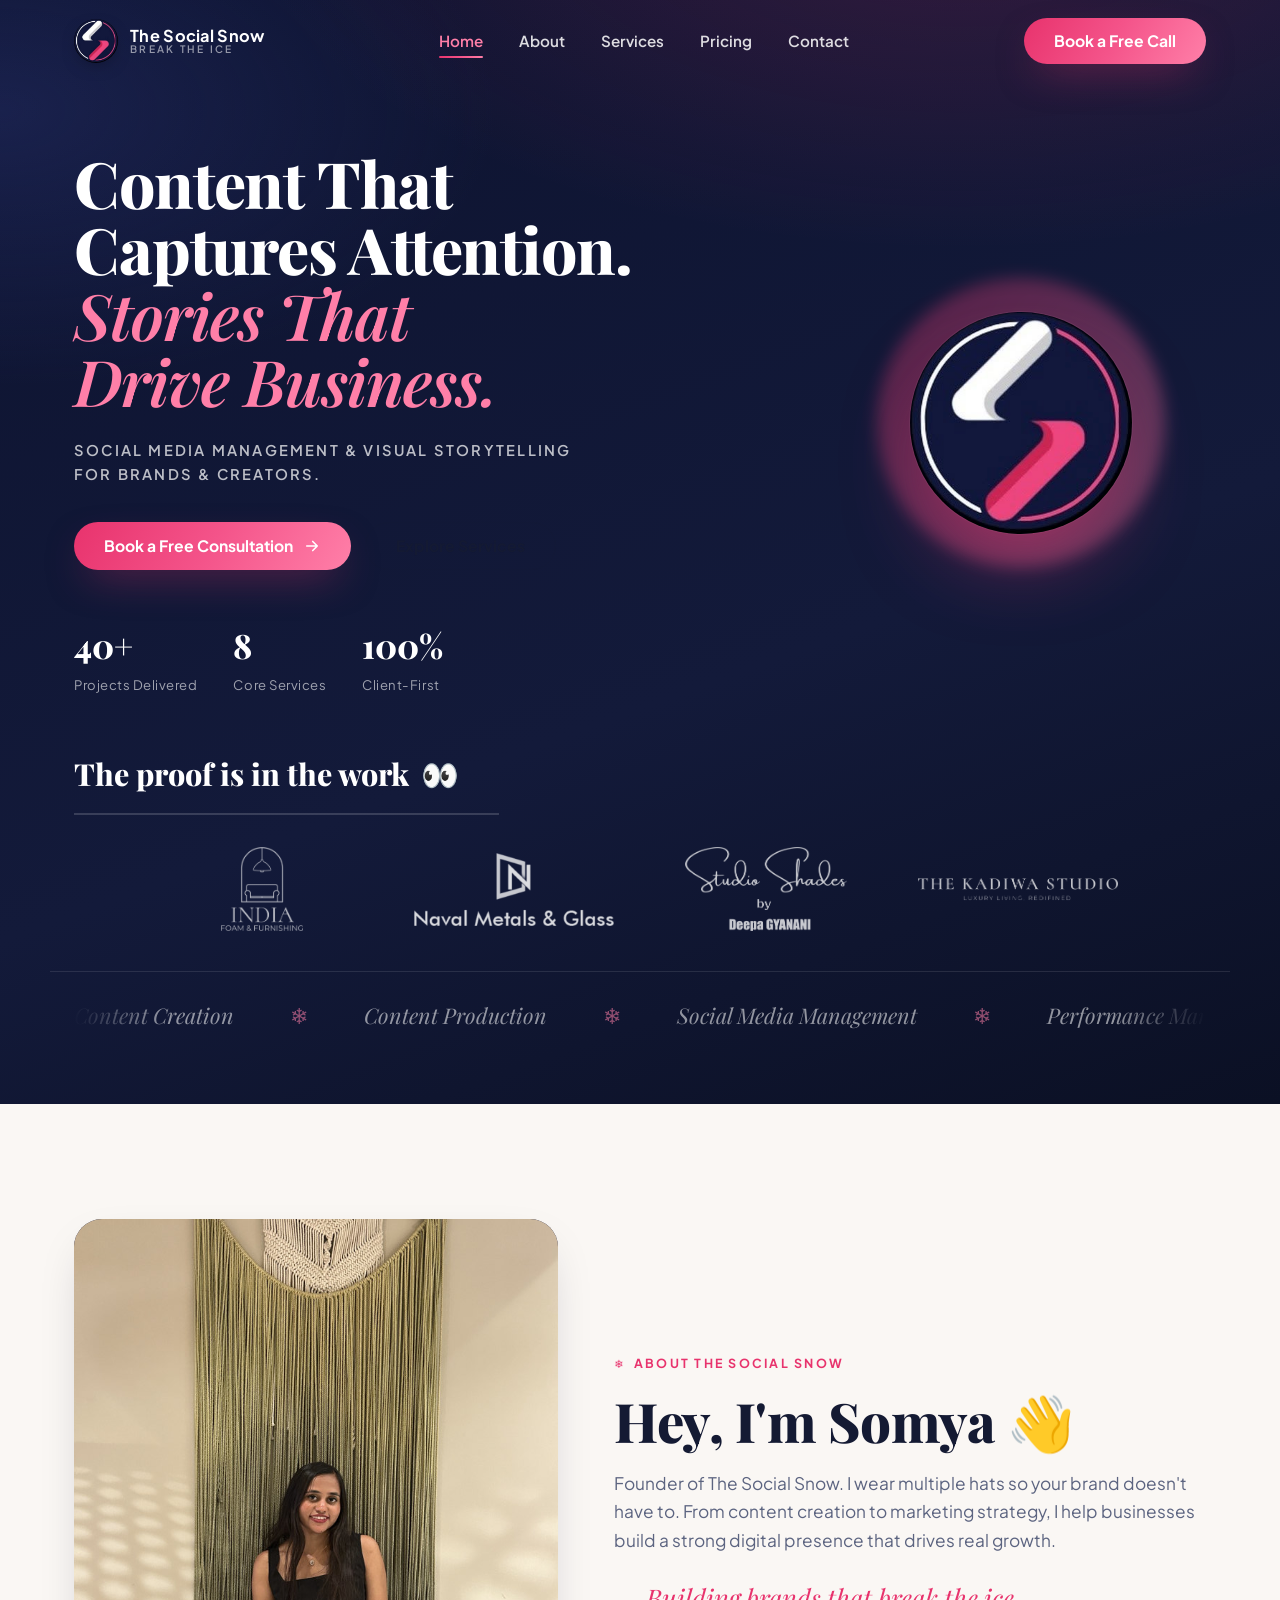
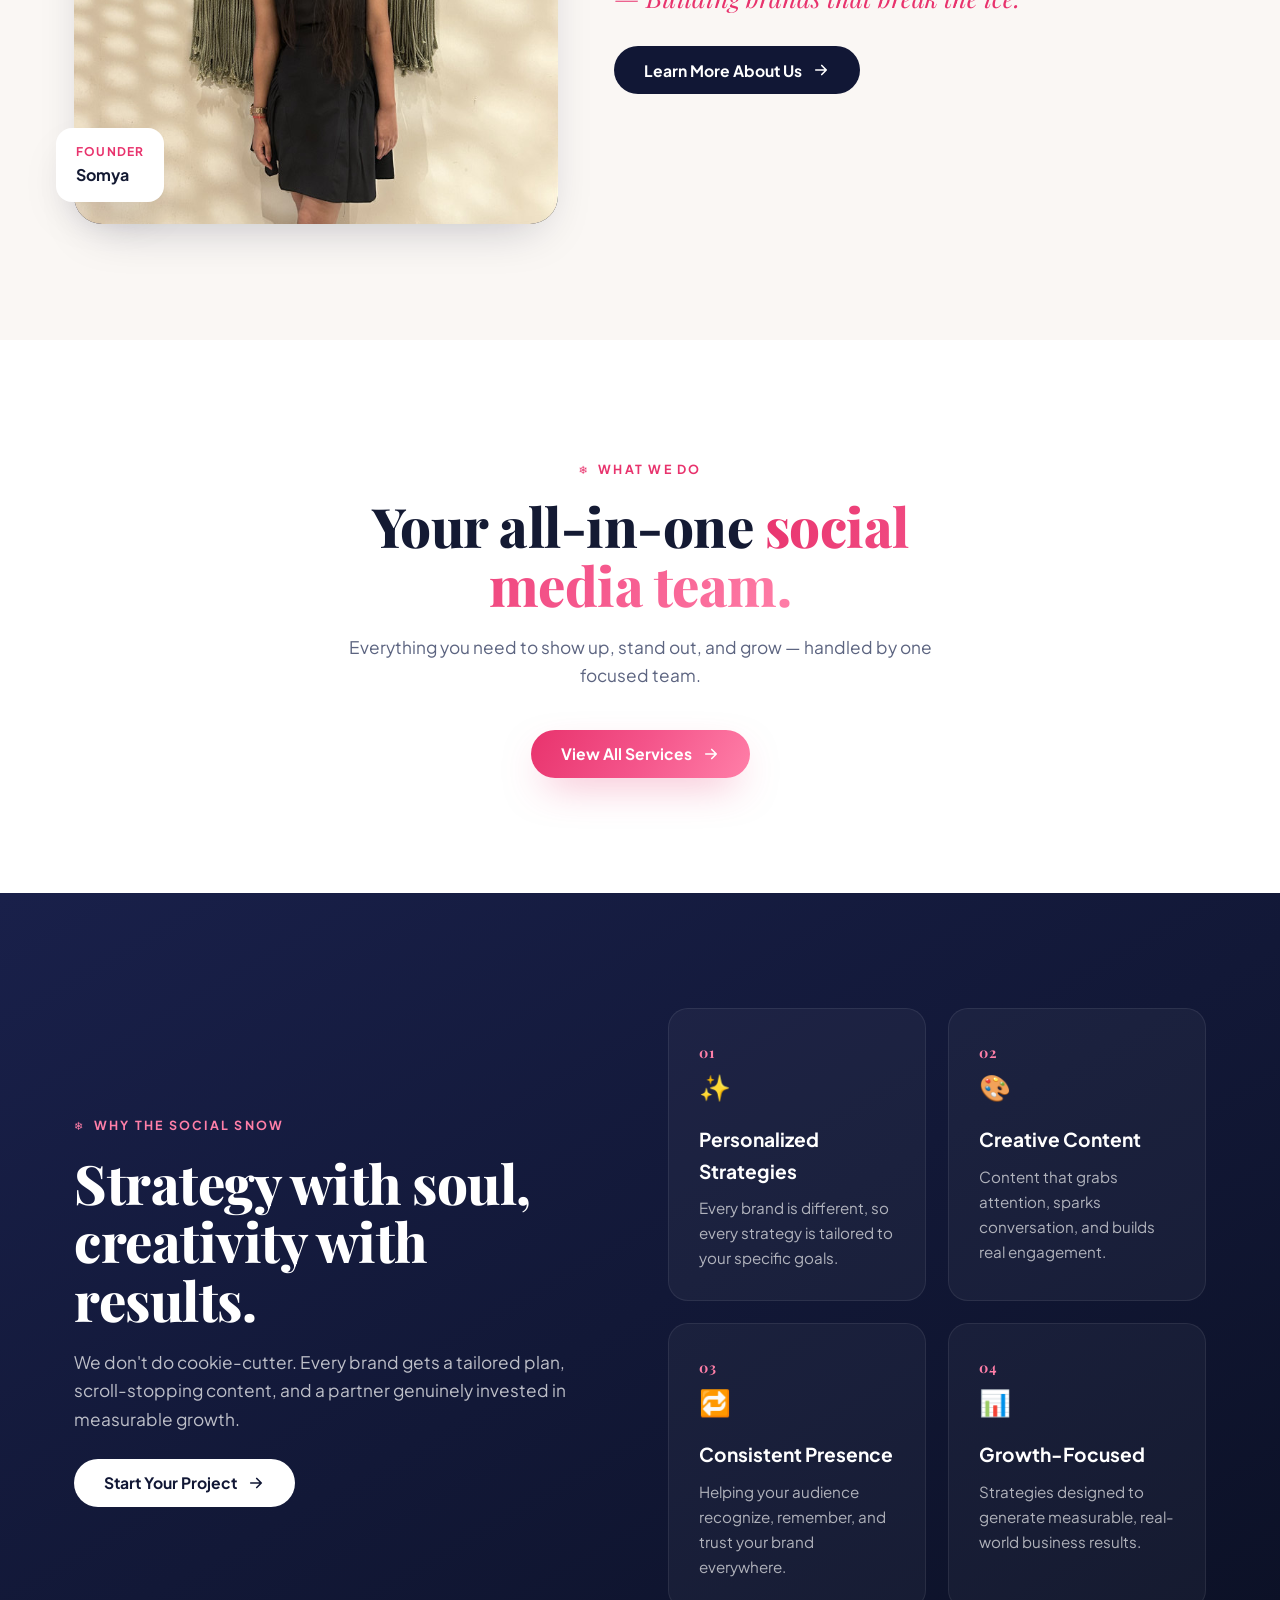
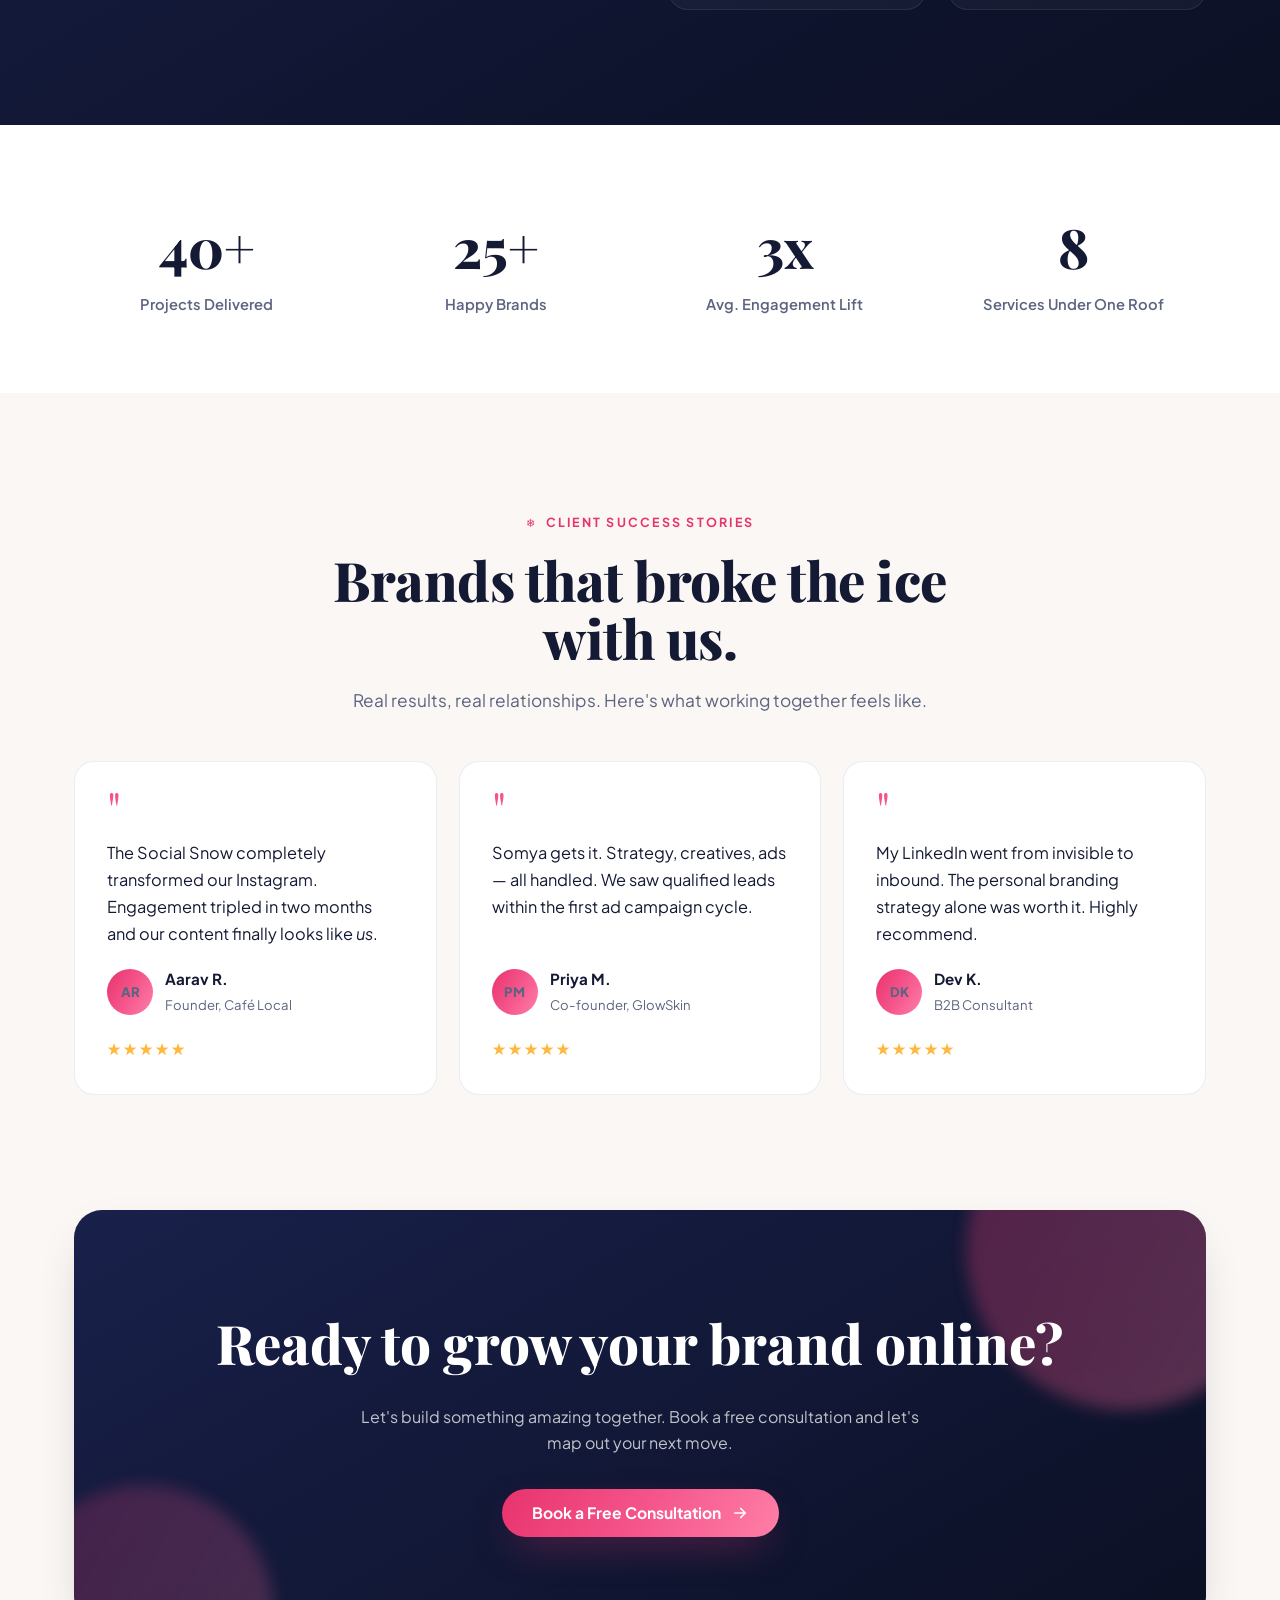
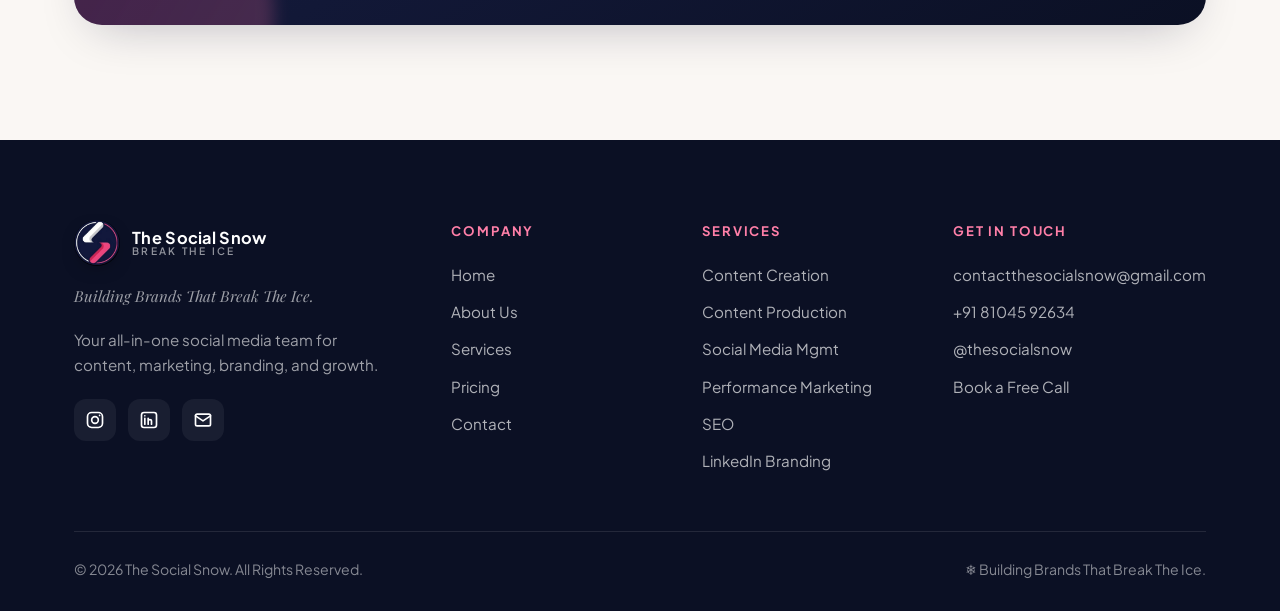
==== commit 301fe163: "Replace founder initials with an image in about.html and index.html, add CSS for image styling, and " ====
--- a/index.html
+++ b/index.html
@@ -112,7 +112,7 @@
       <div class="founder__photo reveal">
         <div class="deco"></div>
         <div class="frame">
-          <span class="initials">S</span>
+          <img src="assets/images/founder.jpg" alt="Somya, Founder of The Social Snow" loading="lazy" />
         </div>
         <div class="tag"><span>Founder</span>Somya</div>
       </div>
--- a/assets/css/style.css
+++ b/assets/css/style.css
@@ -277,6 +277,7 @@
   display: grid; place-items: center;
 }
 .founder__photo .frame .initials { font-family: var(--font-display); font-size: 7rem; color: #fff; font-weight: 800; opacity: 0.9; }
+.founder__photo .frame img { width: 100%; height: 100%; object-fit: cover; object-position: 50% 26%; }
 .founder__photo .tag {
   position: absolute; bottom: 22px; left: -18px; background: #fff; padding: 14px 20px;
   border-radius: 16px; box-shadow: var(--shadow); font-weight: 700;
